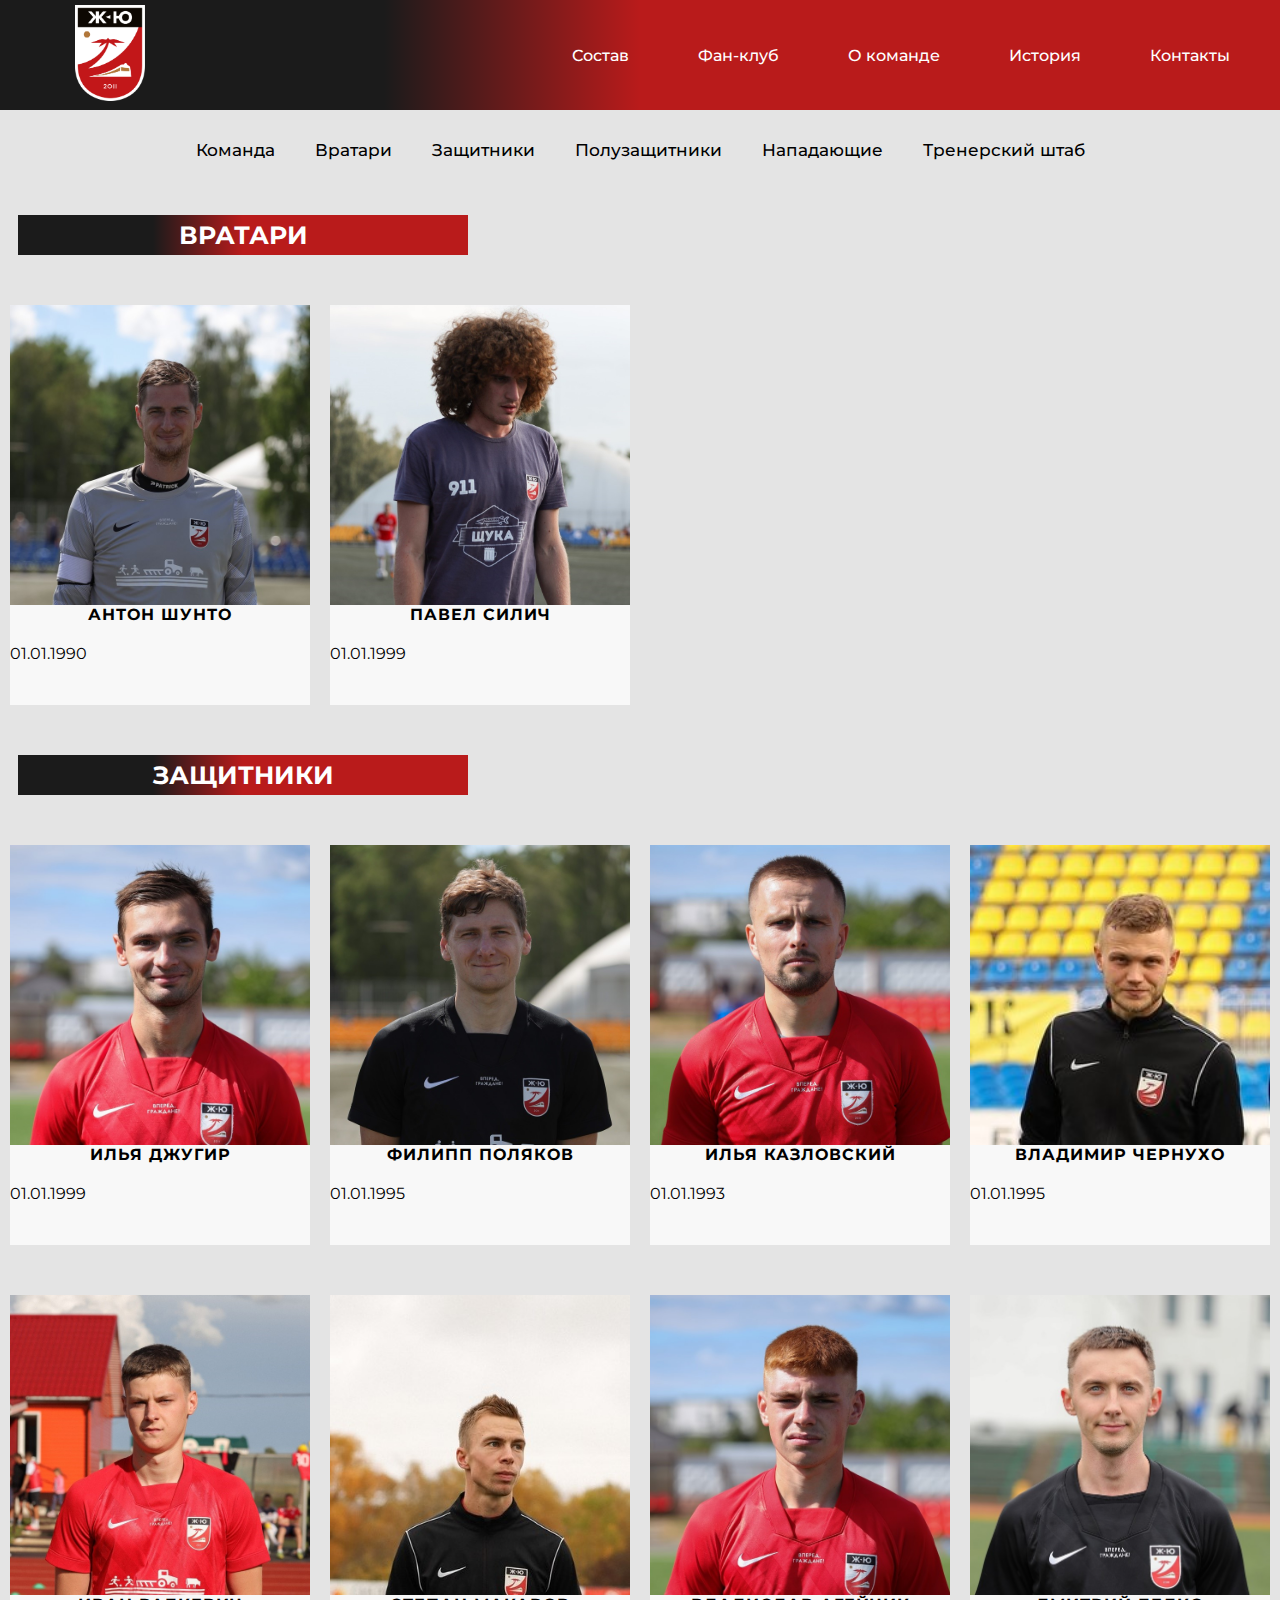
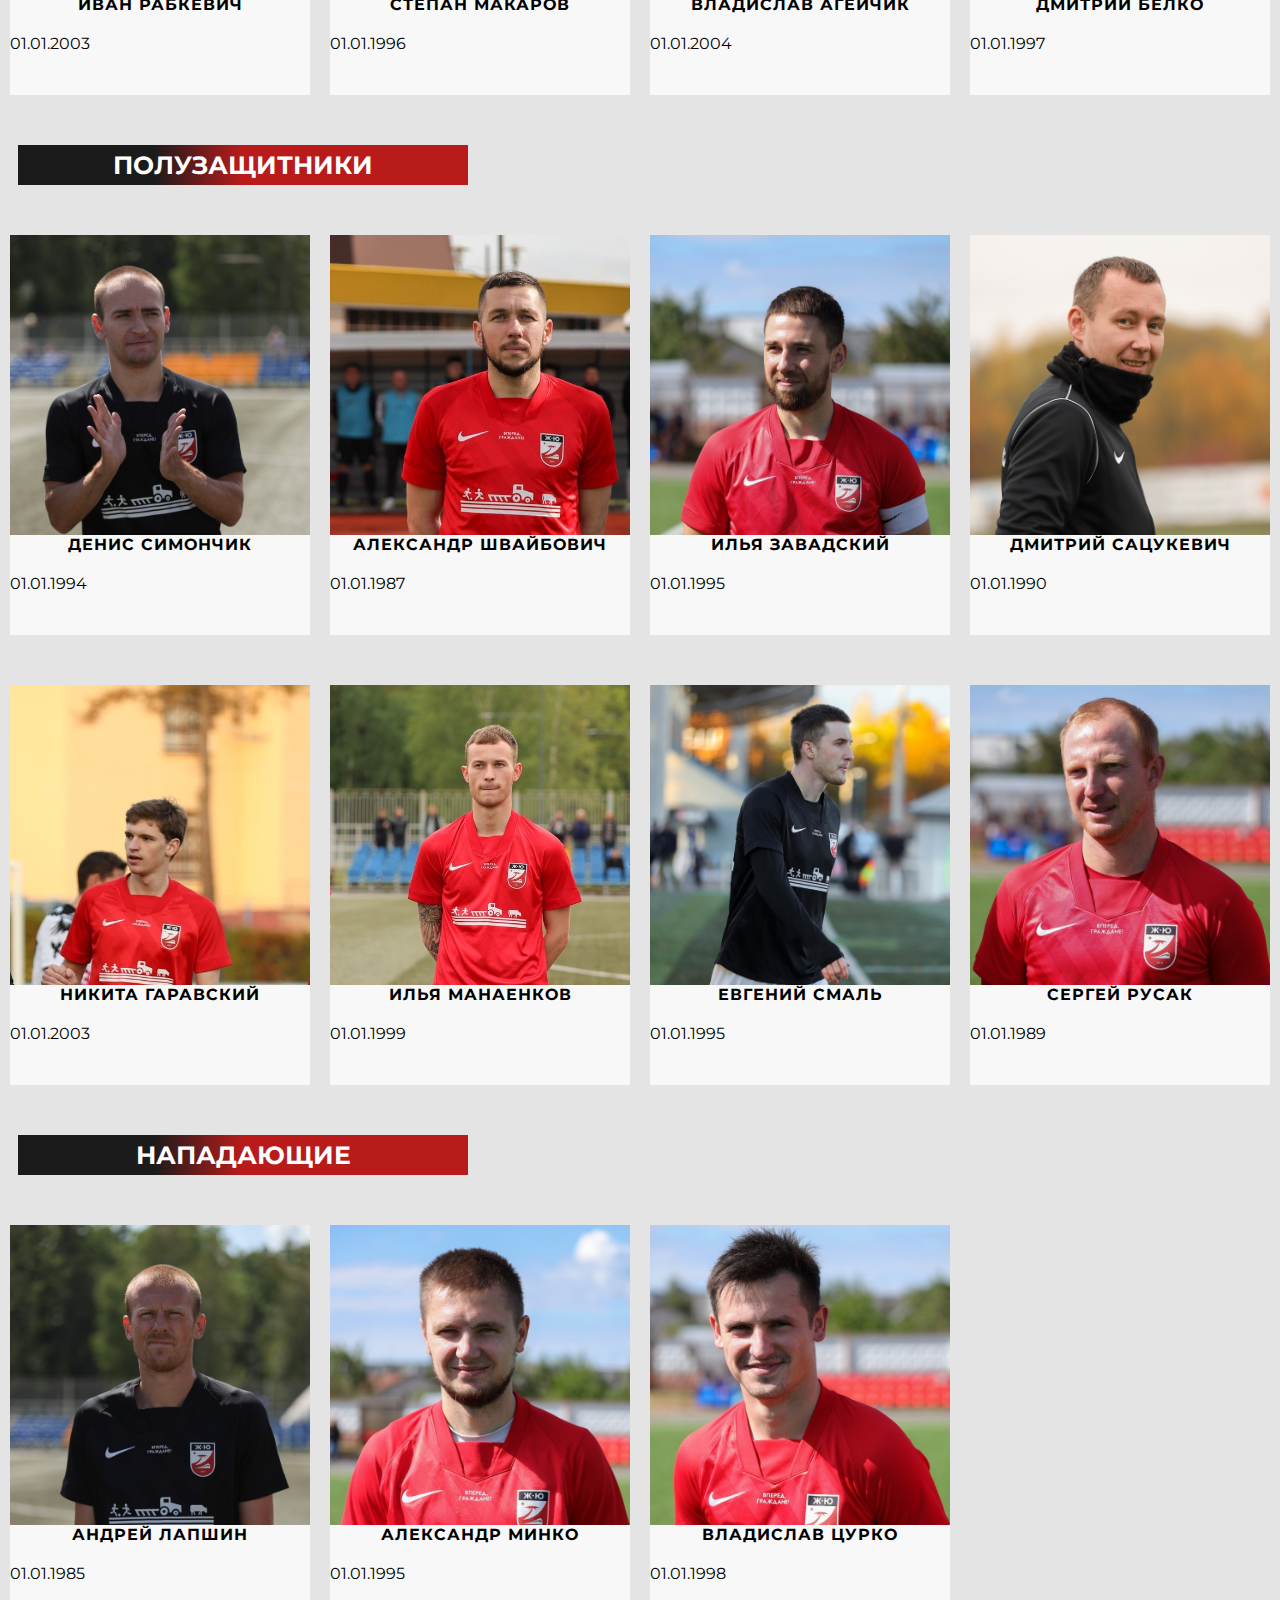
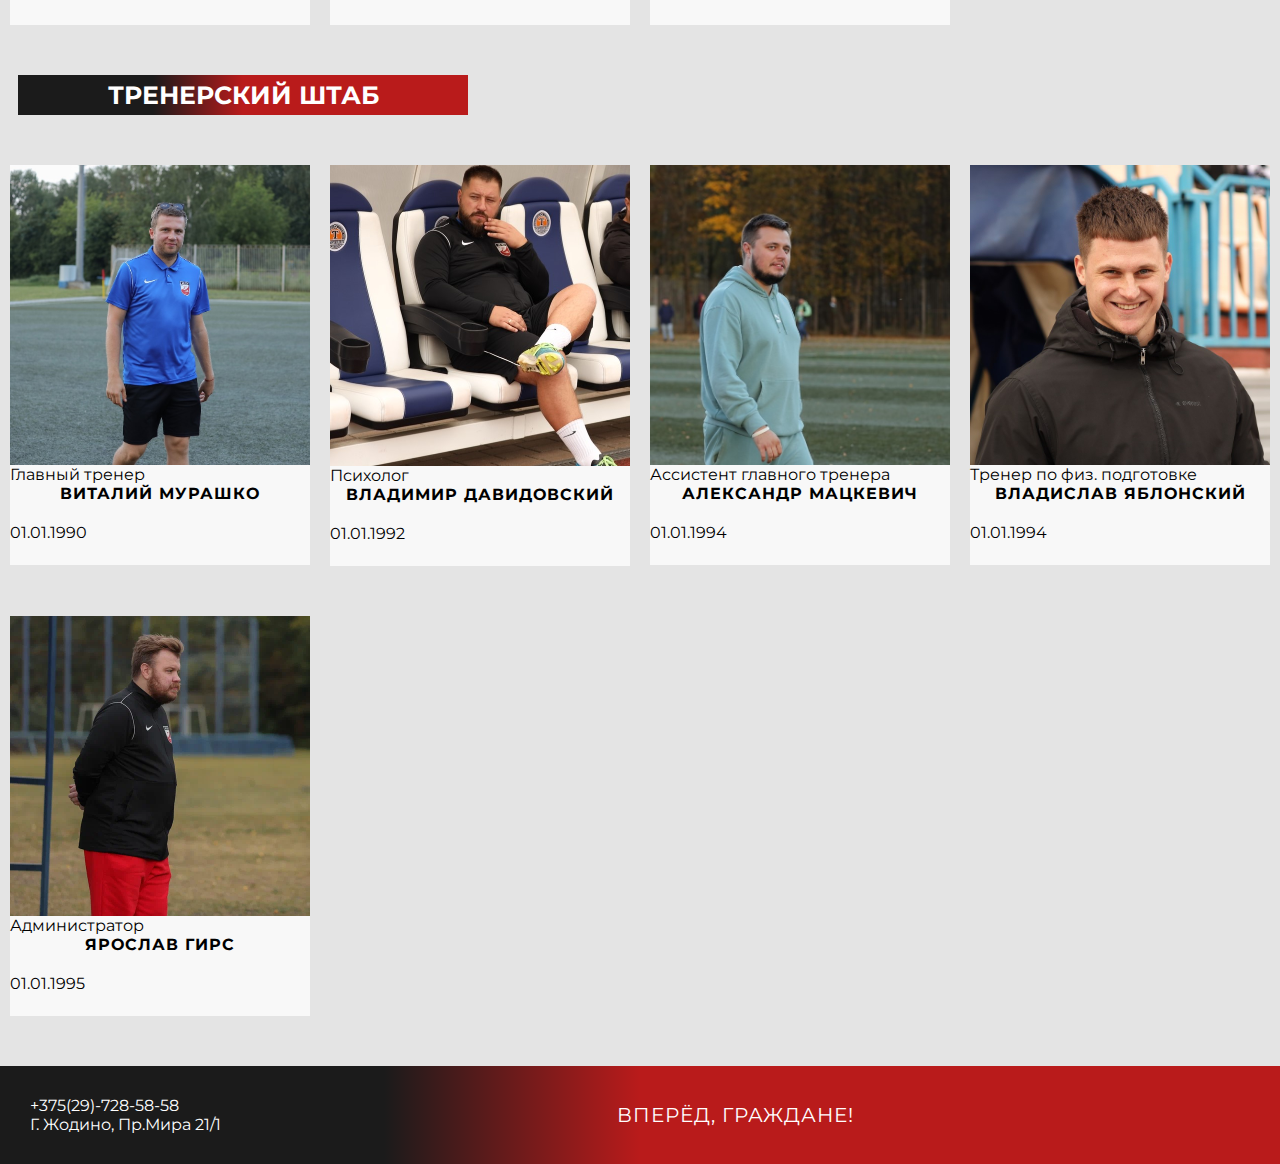
==== compound.html @ a1f35a7b "adaptive compound" ====
<!DOCTYPE html>
<html lang="en">
<head>
    <meta charset="UTF-8">
    <meta http-equiv="X-UA-Compatible" content="IE=edge">
    <meta name="viewport" content="width=device-width, initial-scale=1.0">
    <title>Состав</title>

    <link rel="shortcut icon" href="/favicon/favicon.ico"/>
    <link rel="icon" type="image/vnd.microsoft.icon" href="favicon/favicon.ico">
    <link rel="icon" type="image/x-icon" href="favicon/favicon.ico">
    <link rel="icon" href="favicon/favicon.ico"/> 
    
    <link rel="stylesheet" href="css/compound.css">
    <link rel="stylesheet" href="css/style.css">
    <link rel="preconnect" href="https://fonts.googleapis.com">
    <link rel="preconnect" href="https://fonts.gstatic.com" crossorigin>
    <link href="https://fonts.googleapis.com/css2?family=Montserrat:wght@100;300;400;500&display=swap" rel="stylesheet">
    <link rel="stylesheet" href="https://cdnjs.cloudflare.com/ajax/libs/font-awesome/6.2.0/css/all.min.css" integrity="sha512-xh6O/CkQoPOWDdYTDqeRdPCVd1SpvCA9XXcUnZS2FmJNp1coAFzvtCN9BmamE+4aHK8yyUHUSCcJHgXloTyT2A==" crossorigin="anonymous" referrerpolicy="no-referrer"/>
</head>
<body>
<header class="header">
    <div class="menu__flex">
        <div class="menu__flex_item">
            <a href="index.html"><img class="logofc__title" src="img/logored.png" alt="logofc"></a>
        </div>
        <div class="header__rigth">
            <ul class="list__menues">
                <a href="compound.html"><li class="title__menu">Состав</li></a>
                <a href="#!"><li class="title__menu">Фан-клуб</li></a>
                <a href="#!"><li class="title__menu">О команде</li></a>
                <a href="#!"><li class="title__menu">История</li></a>
                <a href="#!"><li class="title__menu">Контакты</li></a>
            </ul>
            <!-- <a class="burger">
                <span class="burger__line"></span>
                <span class="burger__line"></span>
                <span class="burger__line"></span>
            </a> -->
        </div>
    </div>
</header>
<section class="all">
    <div class="filter">
        <button class="button btn-flex button_type_all" data-filter="all">Команда</button>
        <button class="button btn-flex button_type_cat" data-filter="cat">Вратари</button>
        <button class="button btn-flex button_type_dog" data-filter="dog">Защитники</button>
        <button class="button btn-flex button_type_bird" data-filter="bird">Полузащитники</button>
        <button class="button btn-flex button_type_tree" data-filter="tree">Нападающие</button>
        <button class="button btn-flex button_type_counselor" data-filter="counselor">Тренерский штаб</button>
    </div>
</section>
<main class="content">                                     
    <div class="card cat">
        <div class="position">Вратари</div>
        <div class="name-gk">
            <div class="one-gk">
                <img src="img/shunto-1.jpg" class="img-card" alt="shunto">
                <div class="card__description">
                    <h4>Антон Шунто</h4>
                    <p>01.01.1990</p>
                </div>
            </div>
            <div class="two-gk">
                <img src="img/Silich.jpg" class="img-card" alt="Silich">
                <div class="card__description">
                    <h4>Павел Силич</h4>
                    <p>01.01.1999</p>
                </div>
            </div>
        </div>
    </div>    
    <div class="card dog">
        <div class="position">Защитники</div>
        <div class="name-df">
            <div class="one-df">
                <img src="img/Djugir.jpg" class="img-card" alt="Djugir">
                <div class="card__description">
                    <h4>Илья Джугир</h4>
                    <p>01.01.1999</p>
                </div>
            </div>
            <div class="two-df">
                <img src="img/Ded.jpg" class="img-card" alt="Ded">
                <div class="card__description">
                    <h4>Филипп Поляков</h4>
                    <p>01.01.1995</p>
                </div>
            </div>
            <div class="three-df">
                <img src="img/Baton.jpg" class="img-card" alt="Baton">
                <div class="card__description">
                    <h4>Илья Казловский</h4>
                    <p>01.01.1993</p>
                </div>
            </div>
            <div class="four-df">
                <img src="img/vova1.jpg" class="img-card" alt="vova">
                <div class="card__description">
                    <h4>Владимир Чернухо</h4>
                    <p>01.01.1995</p>
                </div>
            </div>
            <div class="five-df">
                <img src="img/Rabkevich.jpg" class="img-card" alt="Rabkevich">
                <div class="card__description">
                    <h4>Иван Рабкевич</h4>
                    <p>01.01.2003</p>
                </div>
            </div>
            <div class="six-df">
                <img src="img/makarov.jpg" class="img-card" alt="makarov">
                <div class="card__description">
                    <h4>Степан Макаров</h4>
                    <p>01.01.1996</p>
                </div>
            </div>
            <div class="seven-df">
                <img src="img/Ageichik.jpg" class="img-card" alt="Ageichik">
                <div class="card__description">
                    <h4>Владислав Агейчик</h4>
                    <p>01.01.2004</p>
                </div>
            </div>
            <div class="eight-df">
                <img src="img/Belko.jpg" class="img-card" alt="Belko">
                <div class="card__description">
                    <h4>Дмитрий Белко</h4>
                    <p>01.01.1997</p>
                </div>   
            </div>
        </div>
    </div>
    <div class="card bird">
        <div class="position">Полузащитники</div>
        <div class="name-cmd">
            <div class="one-cmd">
                <img src="img/Den.jpg" class="img-card" alt="Den">
                <div class="card__description">
                    <h4>Денис Симончик</h4>
                    <p>01.01.1994</p>
                </div>
            </div>
            <div class="two-cmd">
                <img src="img/shvaiba.jpg" class="img-card" alt="shvaiba">
                <div class="card__description">
                    <h4>Александр Швайбович</h4>
                    <p>01.01.1987</p>
                </div>
            </div>
            <div class="three-cmd">
                <img src="img/Lelik.jpg" class="img-card" alt="Lelik">
                <div class="card__description">
                    <h4>Илья Завадский</h4>
                    <p>01.01.1995</p>
                </div>
            </div>
            <div class="four-cmd">
                <img src="img/SacDima.jpg" class="img-card" alt="Bobr">
                <div class="card__description">
                    <h4>Дмитрий Сацукевич</h4>
                    <p>01.01.1990</p>
                </div>
            </div>
            <div class="five-cmd">
                <img src="img/Nikita.jpg" class="img-card" alt="Nikita">
                <div class="card__description">
                    <h4>Никита Гаравский</h4>
                    <p>01.01.2003</p>
                </div>
            </div>
            <div class="six-cmd">
                <img src="img/Manai.jpg" class="img-card" alt="Manai">
                <div class="card__description">
                    <h4>Илья Манаенков</h4>
                    <p>01.01.1999</p>
                </div>
            </div>
            <div class="seven-cmd">
                <img src="img/smal.jpg" class="img-card" alt="smal">
                <div class="card__description">
                    <h4>Евгений Смаль</h4>
                    <p>01.01.1995</p>
                </div>
            </div>
            <div class="eight-cmd">
                <img src="img/Rusak.jpg" class="img-card" alt="Rusak">
                <div class="card__description">
                    <h4>Сергей Русак</h4>
                    <p>01.01.1989</p>
                </div>
            </div>
        </div>
    </div>  
    <div class="card tree">
        <div class="position">Нападающие</div>
        <div class="name-fd">
            <div class="one-fd">
                <img src="img/lapa.jpg" class="img-card" alt="lapa">
                <div class="card__description">
                    <h4>Андрей Лапшин</h4>
                    <p>01.01.1985</p>
                </div>              
            </div>
            <div class="two-fd">
                <img src="img/Minko.jpg" class="img-card" alt="Minko">
                <div class="card__description">
                    <h4>Александр Минко</h4>
                    <p>01.01.1995</p>
                </div>               
            </div>
            <div class="three-fd">
                <img src="img/Limon.jpg" class="img-card" alt="Limon">
                <div class="card__description">
                    <h4>Владислав Цурко</h4>
                    <p>01.01.1998</p>
                </div>
            </div>
        </div>
    </div>
    <div class="card counselor">
        <div class="position">Тренерский штаб</div>
        <div class="name-coach">
            <div class="one-coach">
                <img src="img/murashko-1.jpg" class="img-card" alt="murashko-1">
                <div class="card__description">
                    <p>Главный тренер</p>
                    <h4>Виталий Мурашко</h4>
                    <p>01.01.1990</p>
                </div>              
            </div>
            
            <div class="two-coach">
                <img src="img/Kasha.jpg" class="img-card" alt="Kasha">
                <div class="card__description">
                    <p>Психолог</p>
                    <h4>Владимир Давидовский</h4>
                    <p>01.01.1992</p>
                </div>               
            </div>
            <div class="three-coach">
                <img src="img/Mackevich.jpg" class="img-card" alt="neymar">
                <div class="card__description">
                    <p>Ассистент главного тренера</p>
                    <h4>Александр Мацкевич</h4>
                    <p>01.01.1994</p>
                </div>              
            </div>
            <div class="four-coach">
                <img src="img/Yablonski.jpg" class="img-card" alt="Giggs">
                <div class="card__description">
                    <p>Тренер по физ. подготовке</p>
                    <h4>Владислав Яблонский</h4>
                    <p>01.01.1994</p>
                </div>              
            </div>
            <div class="five-coach">
                <img src="img/yarik.JPG" class="img-card" alt="yarik">
                <div class="card__description">
                    <p>Администратор</p>
                    <h4>Ярослав Гирс</h4>
                    <p>01.01.1995</p>
                </div>              
            </div>
        </div>
    </div>
</main>
<footer class="footer">
    <div class="tel-item">
        <p class="not__margin">+375(29)-728-58-58</p>
        <p class="not__margin">Г. Жодино, Пр.Мира 21/1</p>
    </div>
    <div class="title-item">
        <p class="text__footer">Вперёд, Граждане!</p>
    </div>
    <div class="icons-item">
        <a href="#!"><i class="fa-brands fa-vk"></i></a>
        <a href="#!"><i class="fa-brands fa-instagram"></i></a>
        <a href="#!"><i class="fa-brands fa-telegram"></i></a>
        <a href="#!"><i class="fa-solid fa-envelope"></i></a>
    </div>
</footer>


    <script src="js/compound.js"></script>
</body>
</html>
---- css/compound.css ----
body{
    background-color: rgb(228, 228, 228);
}

.filter {
    margin-bottom: 25px;
    padding: 20px;
    display: flex;
    justify-content: center;
}
.button {
    font-family: 'Montserrat', sans-serif;
    padding: 10px;
    margin-right: 20px;
    font-size: 16px;
    border: 0;
    font-size: 17px;
    outline: none;
    position: relative;
    font-weight: 500;
    cursor: pointer;
}

.button:last-child {
    margin-right: 0;
}

button:active {
    bottom: -2px;
}

button:hover {
    background-color: rgb(53, 53, 53);
    color: #fff;
}

.name-gk,
.name-df,
.name-cmd,
.name-fd,
.name-coach {
    display: grid;
    grid-template-columns: repeat(4, 1fr);
    justify-items: center;
}

.position {
    font-size: 25px;
    font-weight: bold;
    text-transform: uppercase;
    color: #fff;
    background: linear-gradient(to right, rgb(27, 27, 27) 30%, rgb(185, 27, 27) 50%);
    max-width: 450px;
    text-align: center;
    height: auto;
    margin: 0px 0px 50px 18px;
    padding: 5px;
}
.img-card {
    display: block;
    margin: 0 auto;
    width: 300px;
    height: auto;
}

.card__description {
    max-width: 300px;
    min-height: 100px;
    background-color: rgb(248, 248, 248);
    margin-bottom: 50px;
}

@media screen and (max-width: 1200px) {
    .button {
        padding: 10px;
        margin-right: 10px;
    }
    .name-gk,
    .name-df,
    .name-cmd,
    .name-fd,
    .name-coach {
    display: grid;
    grid-template-columns: repeat(3, 1fr);
    justify-items: center;
    }
    .position {
        font-size: 22px;
        max-width: 380px;
        margin: 0px 0px 30px 18px;
    }
    .card__description {
        margin-bottom: 30px;
    }
}

@media screen and (max-width: 992px) {
    .button {
        padding: 10px;
        margin-right: 10px;
    }
    .name-gk,
    .name-df,
    .name-cmd,
    .name-fd,
    .name-coach {
    display: grid;
    grid-template-columns: repeat(2, 1fr);
    justify-items: center;
    }
    .position {
        font-size: 22px;
        max-width: 380px;
        margin: 0px auto 30px;
    }
    .card__description {
        margin-bottom: 30px;
    }
    .filter {
        margin-bottom: 15px;
        padding: 15px;
        display: flex;
        justify-content: center;
        flex-direction: column;
    }
    .btn-flex {
        max-width: 200px;
        margin: 0 auto;
    }
    .button:last-child {
        margin: 0 auto;
    }

}

@media screen and (max-width: 650px) {
    
    .name-gk,
    .name-df,
    .name-cmd,
    .name-fd,
    .name-coach {
    display: grid;
    grid-template-columns: repeat(1, 1fr);
    justify-items: center;
    }
    .position {
        font-size: 18px;
        max-width: 280px;
        margin: 0px auto 20px;
    }
    .card__description {
        margin-bottom: 20px;
    }
    .btn-flex {
        max-width: 200px;
    }
    .list__menues {
        display: none;
    }
    
}
---- css/style.css ----
*, *::before, *::after {
    box-sizing: border-box;
    margin: 0;
    padding: 0;
}

html { 
    overflow-x: scroll !important; 
}

body {
    font-family: 'Montserrat', sans-serif;
    user-select: none;
}

.container {
    width: 100%;
    height: auto;
}

.container-center {
    width: 1200px;
    margin: 0 auto;
}

.bg__img {
    background: url('../img/V7xo003sr2I.jpg');
    width: 100%;
    height: auto;
    background-repeat: no-repeat;
    background-size: 100%;
}


.window__news {
    padding: 30px;
}

.card__news-flex {
    display: flex;
    justify-content: center;
    align-items: flex-end;
    gap: 5em;
}

.card__news-item1 {
    width: 700px;
    min-height: 400px;
    background: rgba(0, 0, 0, 0.6);
    text-align: center;
    color: white;
}


.card__news-item2 {
    width: 400px;
    min-height: 250px;
    background: rgba(0, 0, 0, 0.6);
    text-align: center;
    color: white;
}

.date__match {
    font-size: 25px;
    letter-spacing: 3px;
    margin-bottom: 5px;
}

.place__match {
    font-size: 20px;
    margin-bottom: 5px;
}

.time__match {
    margin-bottom: 5px;
    letter-spacing: 2px;
    font-size: 25px;
}

/* .time__match::after {
    content: "\f2ee";
} */

.vs__match {
    font-size: 40px;
    letter-spacing: 3px;
}

.name__team {
    font-size: 22px;
    margin-bottom: 5px;
}

.border__team-name {
    max-width: 250px;
    background-color: #fff;
    height: 3px;
    margin-bottom: 15px;
}

.detailed__match {
    width: 100px;
    height: 30px;
    text-transform: uppercase;
    letter-spacing: 1px;
    line-height: 30px;
    cursor: pointer;
    margin: 0 auto;
}

.last__detailed-match {
    color: #fff;
    font-family: 'Montserrat', sans-serif;
    font-size: 16px;
    height: 30px;
    text-transform: uppercase;
    letter-spacing: 1px;
    cursor: pointer;
    margin: 0 auto;
}

.detailed__match:hover,
.last__detailed-match:hover {
    opacity: 0.8;
    color: rgb(196, 0, 0);
    font-size: 18px;
    font-weight: 600;
}

.check {
    font-size: 45px;
    font-weight: 600;
}

.header {
    min-height: 80px;
    font-weight: 500;
    text-align: center;
    background: linear-gradient(to right, rgb(27, 27, 27) 30%, rgb(185, 27, 27) 50%);
    padding: 5px;
}

.logofc {
    width: 70px;
    cursor: pointer;
}
.logofc__title {
    margin-left: 70px;
    width: 70px;
}

.menu__flex {
    display: flex;
    justify-content: space-between;
    align-items: center;
    /* display: grid;
    grid-template-columns: repeat(6, 1fr);
    align-items: center;
    gap: 5em; */
}

ul.list__menues li {
    display: none;
    display: inline;
}

ul.list__menues li:last-child {
    margin-right: 0;
    padding: 10px 20px;
    margin-right: 25px;
}


ul.list__menues li:last-child:hover {
    background-color: rgba(255, 255, 255, 0.3);
    transition: background 0.3s;
    cursor: pointer;
}


a {
    text-decoration: none;
    color: #fff;
}

a:hover {
    color: #fff;
}

.text-p:hover {
    background-color: rgba(255, 254, 254, 0.966);
    color: black;
}

.text__news {
    color: #fff;
    background: linear-gradient(to right, rgb(27, 27, 27) 30%, rgb(185, 27, 27) 50%);
    max-width: 300px;
    height: auto;
    text-transform: uppercase;
    font-weight: 500;
    padding: 7px;
    margin: 9px;
}


.text__news-three {
    color: #fff;
    background: linear-gradient(to right, rgb(27, 27, 27) 30%, rgb(185, 27, 27) 50%);
    max-width: 300px;
    height: auto;
    text-transform: uppercase;
    font-weight: 300;
    padding: 7px;
}

.text__news-last {
    color: #fff;
    background: linear-gradient(to right, rgb(27, 27, 27) 30%, rgb(185, 27, 27) 50%);
    max-width: 300px;
    height: auto;
    text-transform: uppercase;
    font-weight: 500;
    padding: 7px;
    margin: 9px auto;
}
.text-news p {
    margin-top: 10px;
}

.flex__vs {
    display: flex;
    justify-content: center;
    gap: 3em;
    margin-top: 30px;
}

.last__match-flex {
    display: flex;
    justify-content: center;
    align-items: center;
    gap: 2em;
    margin: 30px 0px 10px 0px;
}

.img__last-match {
    width: 70px;
    height: auto;
}

.btn__news {
    height: auto;
    border: none;
    background-color: rgb(224, 59, 59);
    cursor: pointer;
    font-size: 16px;
    color: #fff;
    padding: 7px;
}

.btn__news:hover {
    background-color: rgb(177, 30, 30);
}

.hide {
    display: none;
}

.footer  {
    display: flex;
    justify-content: space-between;
    align-items: center;
    color: white;
    background: linear-gradient(to right, rgb(27, 27, 27) 30%, rgb(185, 27, 27) 50%);
    padding: 30px;
}

i {
    cursor: pointer;
}



.fa-arrow-right-long {
    font-size: 40px;
}

.fa-vk,
.fa-instagram,
.fa-telegram,
.fa-envelope,
.fa-clock {
    font-size: 30px;
}

.fa-vk:hover,
.fa-instagram:hover,
.fa-telegram:hover,
.fa-envelope:hover {
    color: black;
}

.text__footer {
    font-size: 20px;
    text-transform: uppercase;
    letter-spacing: 1px;
}

.square {
    width: 600px;
    height: 500px;
    background: rgba(0, 0, 0, 0.7);
}

button {
    outline: none;
    border: 0;
    padding: 0;
    background: transparent;
}

/*  страница 2 */

.previous__grid {
    display: grid;
    grid-template-columns: repeat(2, 1fr);
    row-gap: 3em;
    align-items: center;
    justify-items: center;
    margin-left: 25px;
    padding-top: 50px;
}

.grid-item-spec {
    grid-column-start: 2;
    grid-column-end: 5;
}


.flex__item-previous1 {
    color: #000;
    font-weight: 500;
    padding: 0px 20px 0px 20px;
    background-color: #eee;
    text-align: justify;
}

.true {
    text-align: center;
    text-transform: uppercase;
    font-weight: 600;
    margin: 15px 15px;
}
.txt-indent {
    text-indent: 20px;
    padding-bottom: 10px;
}

.flex__item-previous2 {
    width: 460px;
    max-height: 460px;
    color: #fff;
}

.img__fluid {
    width: 100%;
    height: auto;
}


.img__return {
    max-width: 100%;
    max-height: 500px;
}

.preview__flex {
    display: flex;
    justify-content: space-around;
    margin-top: 50px;
    padding: 0px 0px 15px 0px;
}

.preview__flex-item {
    flex-direction: row;
}

.grunge-arrow {
    display: block;
    margin: 0 auto;
    width: 70px;
    height: auto;
    cursor: pointer;
    transform: rotate(13deg)
}

.grunge-arrow-left {
    width: 70px;
    height: auto;
    cursor: pointer;
    transform: rotate(195deg)
}

.preview__match {
    font-size: 16px;
    font-weight: 700;
    color: #000;
}

/* Slider 2 */

.offer__slider {
    display: flex;
    align-items: center;
    width: 690px;
}

/* end Slider 2 */


/* modal */

.modal {
    position: fixed;
    top: 0;
    left: 0;
    z-index: 1050;
    display: none;
    width: 100%;
    height: 100%;
    overflow: hidden;
    background-color: rgba(0, 0, 0, .5);
}

.modal__dialog {
    max-width: 400px;
    margin: 130px auto;
}

.modal__content {
    position: relative;
    width: 100%;
    height: auto;
    background-color: #fff;
    overflow-y: auto
}
.modal__window {
    padding: 60px;
    background: #eee;
}

.modal__close {
    font-size: 40px;
    color: #000;
    font-weight: 700;
    border: none;
    background-color: transparent;
    cursor: pointer
}

.modal__flex {
    display: flex;
    justify-content: space-around;
    align-items: center;
    padding: 3px;
}

.btn__modal {
    background-color: black;
    width: 100px;
    height: 100px;
    border-radius: 50%;
    display: flex;
    justify-content: center;
    align-items: center;
    cursor: pointer;
    margin-left: 90px;
    transition: all 0.3s ease;
}

.btn__modal:hover {
    background-color: #d6101a;
}

.text__video {
    font-weight: 500;
    font-size: 25px;
    text-transform: uppercase;
    margin-bottom: 10px;
    text-align: center;
}

.text__video-report {
    display: none;
    font-size: 2.5vw;
    font-weight: 500;
    margin-top: 15px;
}

.text__photo-report {
    display: none;
    font-size: 2.5vw;
    font-weight: 500;
    margin-top: 15px;
}

.itd__triangle {
    margin-right: -4px;
    width: 0;
    height: 0;
    border-style: solid;
    border-width: 10px 0 10px 20px;
    border-color: transparent transparent transparent white;
}

.text__match-review {
    font-size: 20px;
    font-weight: 500;
    padding: 5px;
    color: #000;
    text-transform: uppercase;
}

.modal__border {
    border: 2px solid rgb(199, 27, 27);
}

.video__mast {
    padding: 15px;
}

.modal__title {
    text-align: center;
    font-size: 22px;
    text-transform: uppercase
}
/* end modal */


.photo__card {
    padding: 50px;
    text-align: center;
}

.hidden {
    display: none;
}

.img__arrow-right {
    width: 70px;
    height: auto;
    cursor: pointer;
}
.img__arrow-left {
    transform: rotate(180deg);
    width: 70px;
    height: auto;
    cursor: pointer;
}


.bg__img2 {
    display: grid;
    grid-template-columns: repeat(2, 1fr);
    gap: 1em;
    justify-content: center;
    align-items: center;
    padding-top: 50px;
    margin: 0px 15px;
}

.bg__img-item {
    width: 500px;
    height: auto;
}

.text-item2 {
    width: 600px;
    color: #000;
    font-weight: 500;
    padding: 10px 20px 0px 20px;
    text-align: justify;
    background-color: #eee;
}


/* timer */
h4 {
    text-align: center;
    margin-bottom: 20px;
    text-transform: uppercase;
    letter-spacing: 1px;
}

.timer {
    display: flex;
    justify-content: center;
    align-items: center;
}

.timer__block {
    background-color: rgb(227, 31, 31);
    margin-right: 5px;
    text-align: center;
    color: rgb(255, 255, 255);
    padding: 10px;
}

.timer__block:last-child {
    margin-right: 0;
}

.days,
.hours,
.minutes,
.seconds {
    font-size: 40px;
    color: rgb(255, 255, 255);
}

.timer__match {
    padding: 60px;
}
/* end timer */


/* Media */

@media screen and (max-width: 1200px) {
    .container-center {
        width: 980px;
        margin: 0 auto;
    }
    .previous__grid {
        display: grid;
        grid-template-columns: repeat(2, 1fr);
        row-gap: 3em;
        padding-top: 30px;
        margin-left: 25px;
    }
    .flex__item-previous1 {
        width: 500px;
    }
    .flex__item-previous2 {
        width: 400px;
        max-height: 460px;
        color: #fff;
    }
    .check-game {
        width: 400px;
    }
    .offer__slider {
        width: 500px;
    }
    .modal__window {
        padding: 30px;
    }
    .text__video {
        font-size: 2vw;
    }


    .bg__img-item {
        width: 430px;
    }

    .text-item2 {
        width: 500px;
    }
}

@media screen and (max-width: 1100px) {
    .check {
        font-size: 2vw;
    }
    .card__news-flex {
        gap: 1em;
    }
    .text__news-last {
        max-width: 200px;
    }
}

@media screen and (max-width: 982px) {
    .logofc__title {
        margin-left: 15px;
        width: 50px;
    }
    ul.list__menues li:last-child {
        margin-right: 0;
        padding: 2px 1px;
        margin-right: 9px;
        font-size: 15px;
    }
    .text__news {
        max-width: 200px;
        font-size: 10px;
    }
    .text__news-last {
        max-width: 150px;
        font-size: 10px;
    }
    .place__match {
        font-size: 2vw;
        margin-bottom: 5px;
    }
    .date__match {
        font-size: 2vw;
        letter-spacing: 1px;
        margin-bottom: 5px;
    }
    .time__match {
        margin-bottom: 5px;
        letter-spacing: 1px;
        font-size: 2vw;
    }
    .vs__match {
        font-size: 2vw;
        letter-spacing: 3px;
    }
    .flex__vs {
        gap: 2em;
        margin-top: 10px;
    }
    .name__team {
        font-size: 2vw;
        margin-bottom: 5px;
    }
    .fa-vk,
    .fa-instagram,
    .fa-telegram,
    .fa-envelope,
    .fa-clock {
    font-size: 2vw;
    }
    .border__team-name {
        height: 2px;
        margin-bottom: 10px;
    }
    .logofc {
        width: 50px;
        cursor: pointer;
    }
    .img__last-match {
        width: 50px;
        height: auto;
    }
    .card__news-item1 {
        width: 420px;
        min-height: 225px;
    }
    .card__news-item2 {
        width: 250px;
        min-height: 190px;
    }
    .last__match-flex {
        justify-content: space-evenly;
        gap: 0em;
        margin: 20px 0px 7px 0px;
    }
    .last__detailed-match {
        color: #fff;
        font-family: 'Montserrat', sans-serif;
        font-size: 11px;
    }
    .footer {
        padding: 20px;
    }
    .tel-item {
        font-size: 10px;
    }
    .text__footer {
        font-size: 15px;
    }

    /* slide 1 */
    .container-center {
        width: 700px;
        margin: 0 auto;
    }
    .previous__grid {
        grid-template-columns: repeat(1, 1fr);
        padding-top: 20px;
        margin-left: 0px;
        gap: 1em;
    }
    .flex__item-previous1 {
        width: 700px;
    }
    .flex__item-previous2 {
        width: 700px;
        max-height: 700px;
        height: auto;
    }
    .check-game {
        width: 700px;
    }
    .offer__slider {
        width: 700px;
    }
    .modal__window {
        border-radius: 30px;
        background: #eee;
        padding: 50px;
    }
    .btn__modal {
        margin-left: 0px;
    }
    .text__video {
        display: none;
    }
    .text__video-report {
        display: block;
        text-transform: uppercase;
    }
    .text__photo-report {
        text-transform: uppercase;
        display: block;
    }
    .grunge-arrow-left {
        width: 50px;
    }
    .grunge-arrow {
        width: 50px;
    }

    /* end slide 1 */


    /* slide 2 */
    .bg__img2 {
        grid-template-columns: repeat(1, 1fr);
        padding-top: 20px;
        margin: 0px 0px;
    }
    .text-item2 {
        width: 700px;
    }
    .bg__img-item {
        width: 700px;
    }
    .timer__match {
        padding: 35px;
    }
    /* end slide 2 */
}


/* end Media */
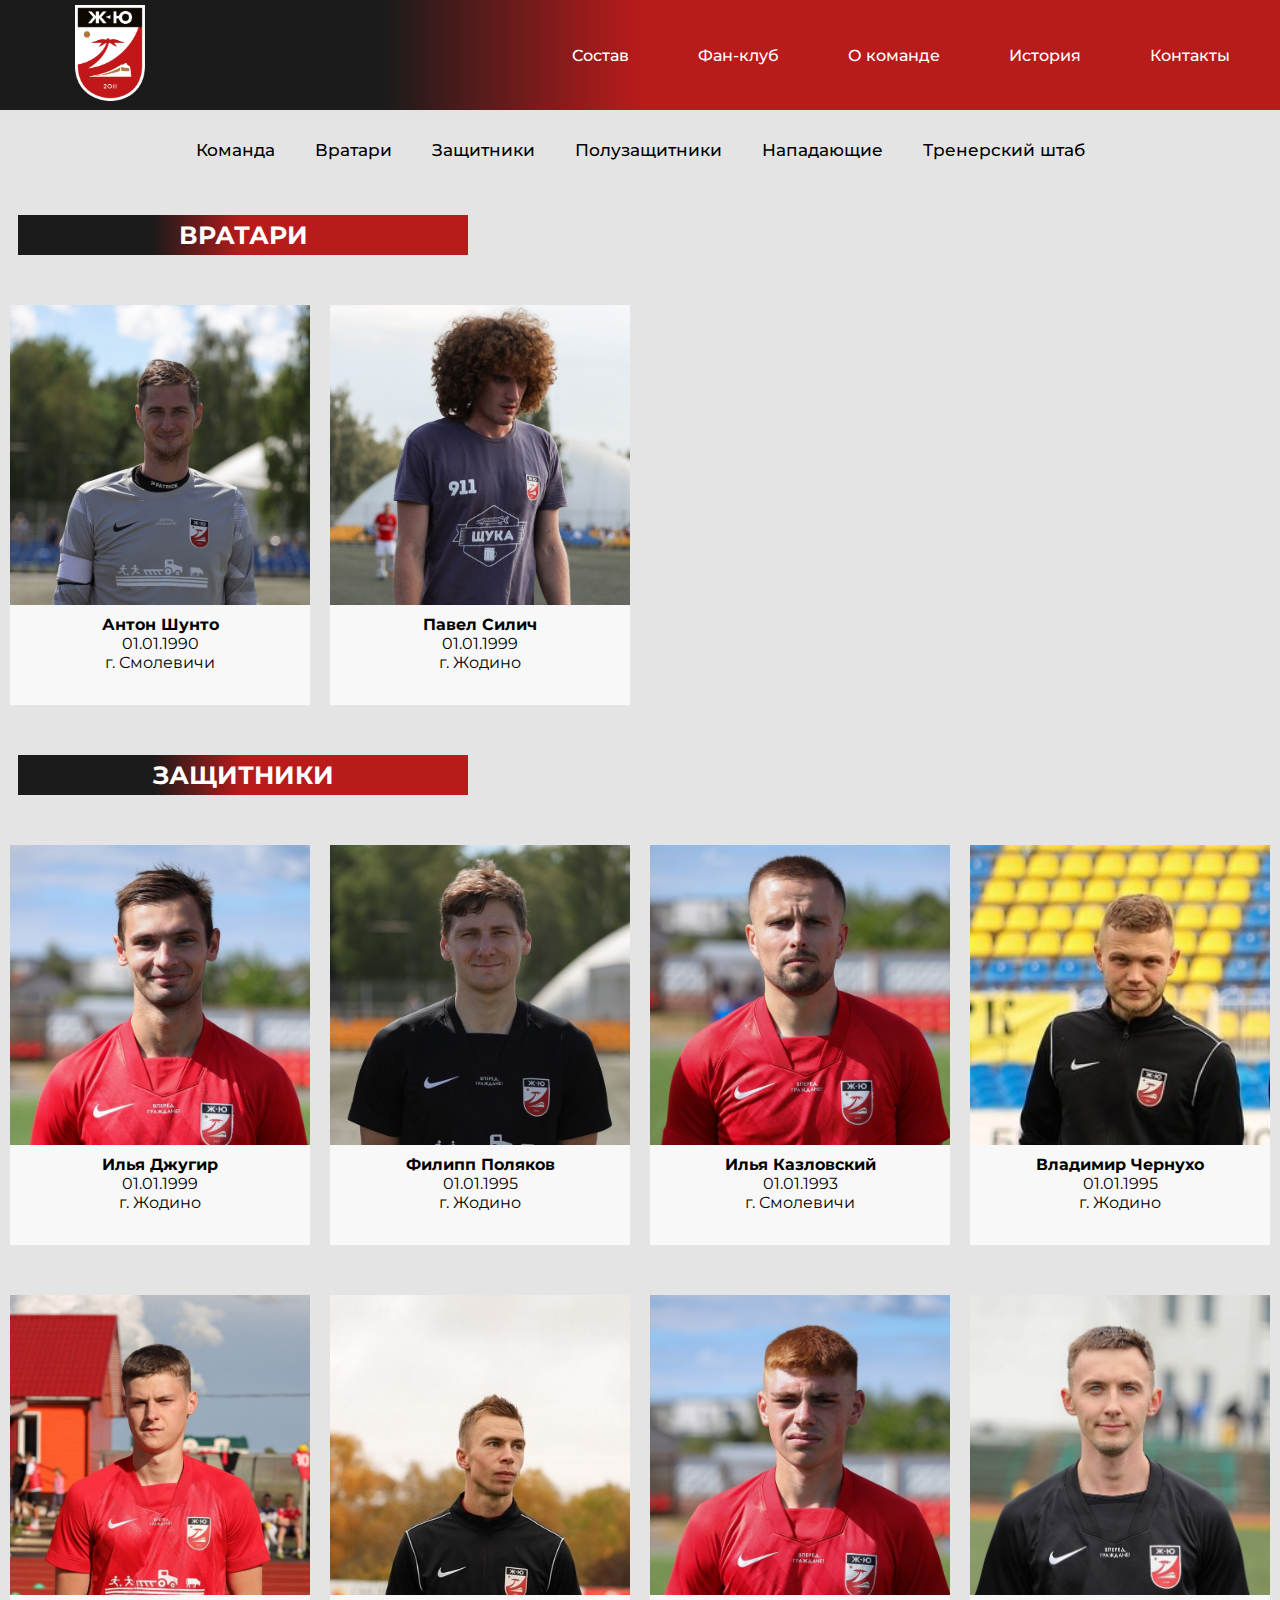
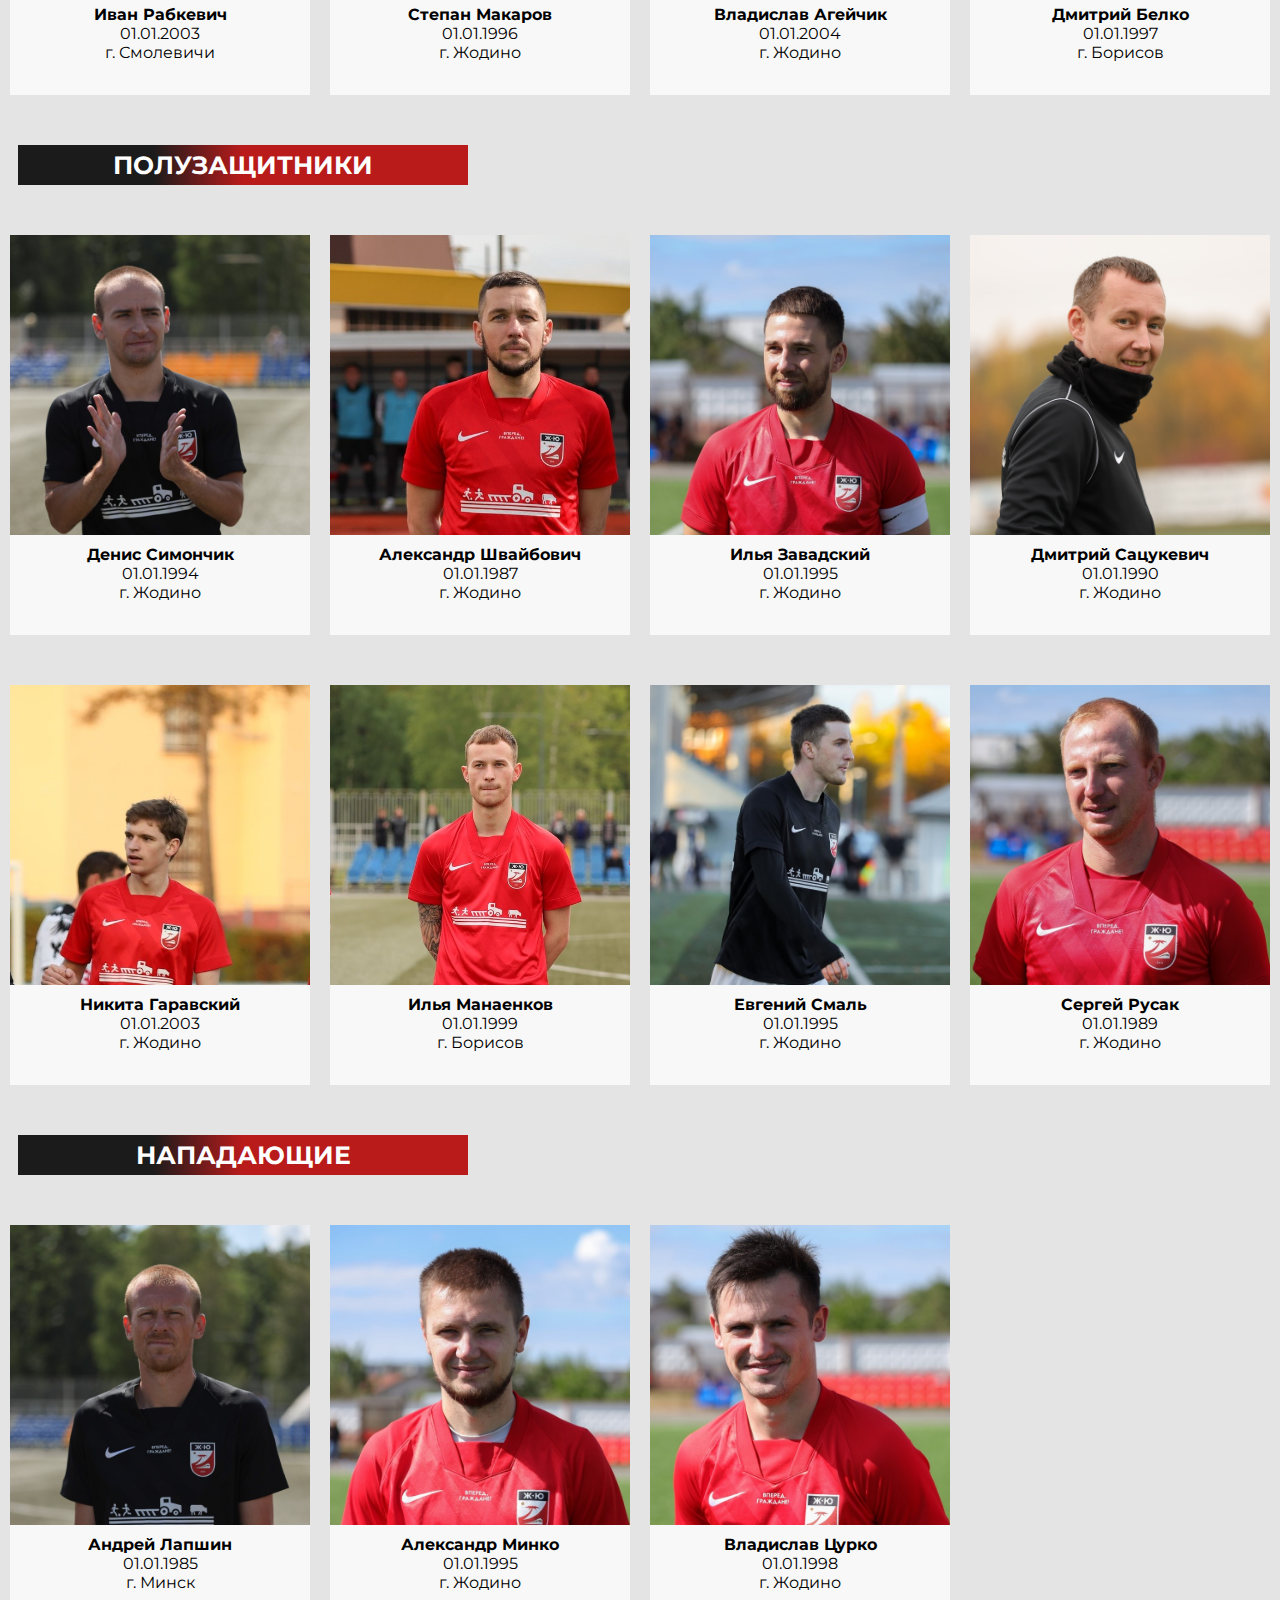
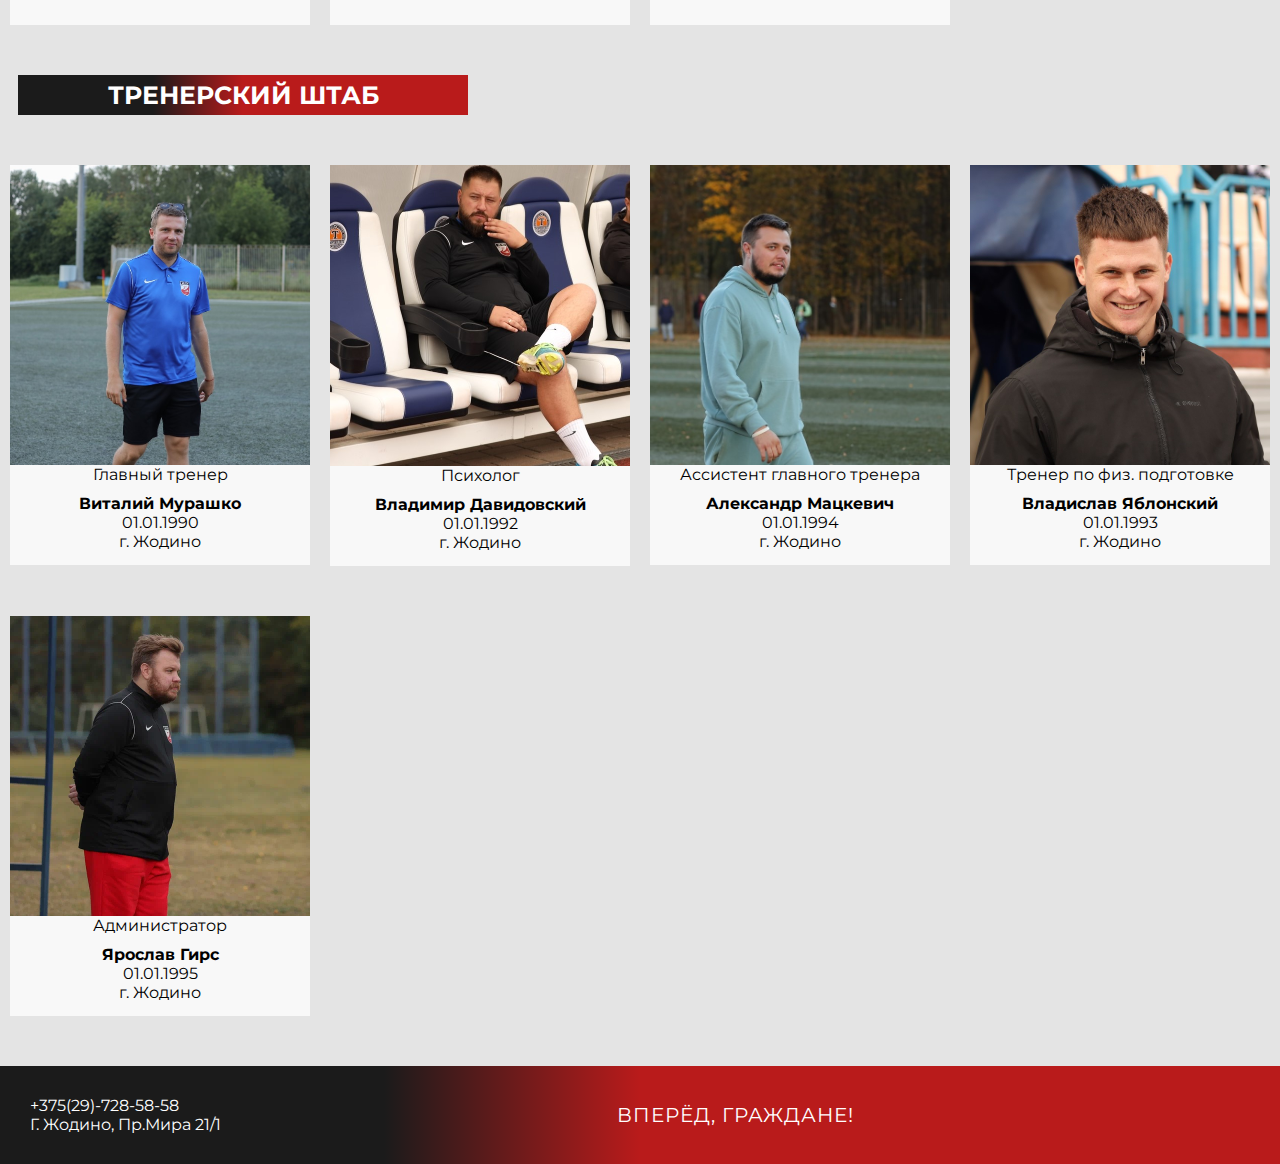
==== commit d900d414: "test1" ====
--- a/compound.html
+++ b/compound.html
@@ -57,15 +57,17 @@
             <div class="one-gk">
                 <img src="img/shunto-1.jpg" class="img-card" alt="shunto">
                 <div class="card__description">
-                    <h4>Антон Шунто</h4>
-                    <p>01.01.1990</p>
+                    <h4 class="player__name">Антон Шунто</h4>
+                    <p class="player__birth">01.01.1990</p>
+                    <p class="player__city">г. Смолевичи</p>
                 </div>
             </div>
             <div class="two-gk">
                 <img src="img/Silich.jpg" class="img-card" alt="Silich">
                 <div class="card__description">
-                    <h4>Павел Силич</h4>
-                    <p>01.01.1999</p>
+                    <h4 class="player__name">Павел Силич</h4>
+                    <p class="player__birth">01.01.1999</p>
+                    <p class="player__city">г. Жодино</p>
                 </div>
             </div>
         </div>
@@ -76,57 +78,65 @@
             <div class="one-df">
                 <img src="img/Djugir.jpg" class="img-card" alt="Djugir">
                 <div class="card__description">
-                    <h4>Илья Джугир</h4>
-                    <p>01.01.1999</p>
+                    <h4 class="player__name">Илья Джугир</h4>
+                    <p class="player__birth">01.01.1999</p>
+                    <p class="player__city">г. Жодино</p>
                 </div>
             </div>
             <div class="two-df">
                 <img src="img/Ded.jpg" class="img-card" alt="Ded">
                 <div class="card__description">
-                    <h4>Филипп Поляков</h4>
-                    <p>01.01.1995</p>
+                    <h4 class="player__name">Филипп Поляков</h4>
+                    <p class="player__birth">01.01.1995</p>
+                    <p class="player__city">г. Жодино</p>
                 </div>
             </div>
             <div class="three-df">
                 <img src="img/Baton.jpg" class="img-card" alt="Baton">
                 <div class="card__description">
-                    <h4>Илья Казловский</h4>
-                    <p>01.01.1993</p>
+                    <h4 class="player__name">Илья Казловский</h4>
+                    <p class="player__birth">01.01.1993</p>
+                    <p class="player__city">г. Смолевичи</p>
                 </div>
             </div>
             <div class="four-df">
                 <img src="img/vova1.jpg" class="img-card" alt="vova">
                 <div class="card__description">
-                    <h4>Владимир Чернухо</h4>
-                    <p>01.01.1995</p>
+                    <h4 class="player__name">Владимир Чернухо</h4>
+                    <p class="player__birth">01.01.1995</p>
+                    <p class="player__city">г. Жодино</p>
                 </div>
             </div>
             <div class="five-df">
                 <img src="img/Rabkevich.jpg" class="img-card" alt="Rabkevich">
                 <div class="card__description">
-                    <h4>Иван Рабкевич</h4>
-                    <p>01.01.2003</p>
+                    <h4 class="player__name">Иван Рабкевич</h4>
+                    <p class="player__birth">01.01.2003</p>
+                    <p class="player__city">г. Смолевичи</p>
                 </div>
             </div>
             <div class="six-df">
                 <img src="img/makarov.jpg" class="img-card" alt="makarov">
                 <div class="card__description">
-                    <h4>Степан Макаров</h4>
-                    <p>01.01.1996</p>
+                    <h4 class="player__name">Степан Макаров</h4>
+                    <p class="player__birth">01.01.1996</p>
+                    <p class="player__city">г. Жодино</p>
                 </div>
             </div>
             <div class="seven-df">
                 <img src="img/Ageichik.jpg" class="img-card" alt="Ageichik">
                 <div class="card__description">
-                    <h4>Владислав Агейчик</h4>
-                    <p>01.01.2004</p>
+                    <h4 class="player__name">Владислав Агейчик</h4>
+                    <p class="player__birth">01.01.2004</p>
+                    <p class="player__city">г. Жодино</p>
                 </div>
             </div>
             <div class="eight-df">
                 <img src="img/Belko.jpg" class="img-card" alt="Belko">
                 <div class="card__description">
-                    <h4>Дмитрий Белко</h4>
-                    <p>01.01.1997</p>
+                    <h4 class="player__name">Дмитрий Белко</h4>
+                    <p class="player__birth">01.01.1997</p>
+                    <p class="player__city">г. Борисов</p>
                 </div>   
             </div>
         </div>
@@ -137,57 +147,66 @@
             <div class="one-cmd">
                 <img src="img/Den.jpg" class="img-card" alt="Den">
                 <div class="card__description">
-                    <h4>Денис Симончик</h4>
-                    <p>01.01.1994</p>
+                    <h4 class="player__name">Денис Симончик</h4>
+                    <p class="player__birth">01.01.1994</p>
+                    <p class="player__city">г. Жодино</p>
                 </div>
             </div>
             <div class="two-cmd">
                 <img src="img/shvaiba.jpg" class="img-card" alt="shvaiba">
                 <div class="card__description">
-                    <h4>Александр Швайбович</h4>
-                    <p>01.01.1987</p>
+                    <h4 class="player__name">Александр Швайбович</h4>
+                    <p class="player__birth">01.01.1987</p>
+                    <p class="player__city">г. Жодино</p>
                 </div>
             </div>
             <div class="three-cmd">
                 <img src="img/Lelik.jpg" class="img-card" alt="Lelik">
                 <div class="card__description">
-                    <h4>Илья Завадский</h4>
-                    <p>01.01.1995</p>
+                    <h4 class="player__name">Илья Завадский</h4>
+                    <p class="player__birth">01.01.1995</p>
+                    <p class="player__city">г. Жодино</p>
                 </div>
             </div>
             <div class="four-cmd">
                 <img src="img/SacDima.jpg" class="img-card" alt="Bobr">
                 <div class="card__description">
-                    <h4>Дмитрий Сацукевич</h4>
-                    <p>01.01.1990</p>
+                    <h4 class="player__name">Дмитрий Сацукевич</h4>
+                    <p class="player__birth">01.01.1990</p>
+                    <p class="player__city">г. Жодино</p>
                 </div>
             </div>
             <div class="five-cmd">
                 <img src="img/Nikita.jpg" class="img-card" alt="Nikita">
                 <div class="card__description">
-                    <h4>Никита Гаравский</h4>
-                    <p>01.01.2003</p>
+                    <h4 class="player__name">Никита Гаравский</h4>
+                    <p class="player__birth">01.01.2003</p>
+                    <p class="player__city">г. Жодино</p>
                 </div>
             </div>
             <div class="six-cmd">
                 <img src="img/Manai.jpg" class="img-card" alt="Manai">
                 <div class="card__description">
-                    <h4>Илья Манаенков</h4>
-                    <p>01.01.1999</p>
+                    <h4 class="player__name">Илья Манаенков</h4>
+                    <p class="player__birth">01.01.1999</p>
+                    <p class="player__city">г. Борисов</p>
+                    
                 </div>
             </div>
             <div class="seven-cmd">
                 <img src="img/smal.jpg" class="img-card" alt="smal">
                 <div class="card__description">
-                    <h4>Евгений Смаль</h4>
-                    <p>01.01.1995</p>
+                    <h4 class="player__name">Евгений Смаль</h4>
+                    <p class="player__birth">01.01.1995</p>
+                    <p class="player__city">г. Жодино</p>
                 </div>
             </div>
             <div class="eight-cmd">
                 <img src="img/Rusak.jpg" class="img-card" alt="Rusak">
                 <div class="card__description">
-                    <h4>Сергей Русак</h4>
-                    <p>01.01.1989</p>
+                    <h4 class="player__name">Сергей Русак</h4>
+                    <p class="player__birth">01.01.1989</p>
+                    <p class="player__city">г. Жодино</p>
                 </div>
             </div>
         </div>
@@ -198,22 +217,25 @@
             <div class="one-fd">
                 <img src="img/lapa.jpg" class="img-card" alt="lapa">
                 <div class="card__description">
-                    <h4>Андрей Лапшин</h4>
-                    <p>01.01.1985</p>
+                    <h4 class="player__name">Андрей Лапшин</h4>
+                    <p class="player__birth">01.01.1985</p>
+                    <p class="player__city">г. Минск</p>
                 </div>              
             </div>
             <div class="two-fd">
                 <img src="img/Minko.jpg" class="img-card" alt="Minko">
                 <div class="card__description">
-                    <h4>Александр Минко</h4>
-                    <p>01.01.1995</p>
+                    <h4 class="player__name">Александр Минко</h4>
+                    <p class="player__birth">01.01.1995</p>
+                    <p class="player__city">г. Жодино</p>
                 </div>               
             </div>
             <div class="three-fd">
                 <img src="img/Limon.jpg" class="img-card" alt="Limon">
                 <div class="card__description">
-                    <h4>Владислав Цурко</h4>
-                    <p>01.01.1998</p>
+                    <h4 class="player__name">Владислав Цурко</h4>
+                    <p class="player__birth">01.01.1998</p>
+                    <p class="player__city">г. Жодино</p>
                 </div>
             </div>
         </div>
@@ -224,42 +246,47 @@
             <div class="one-coach">
                 <img src="img/murashko-1.jpg" class="img-card" alt="murashko-1">
                 <div class="card__description">
-                    <p>Главный тренер</p>
-                    <h4>Виталий Мурашко</h4>
-                    <p>01.01.1990</p>
+                    <p class="player__birth">Главный тренер</p>
+                    <h4 class="player__name">Виталий Мурашко</h4>
+                    <p class="player__birth">01.01.1990</p>
+                    <p class="player__city">г. Жодино</p>
                 </div>              
             </div>
             
             <div class="two-coach">
                 <img src="img/Kasha.jpg" class="img-card" alt="Kasha">
                 <div class="card__description">
-                    <p>Психолог</p>
-                    <h4>Владимир Давидовский</h4>
-                    <p>01.01.1992</p>
+                    <p class="player__birth">Психолог</p>
+                    <h4 class="player__name">Владимир Давидовский</h4>
+                    <p class="player__birth">01.01.1992</p>
+                    <p class="player__city">г. Жодино</p>
                 </div>               
             </div>
             <div class="three-coach">
                 <img src="img/Mackevich.jpg" class="img-card" alt="neymar">
                 <div class="card__description">
-                    <p>Ассистент главного тренера</p>
-                    <h4>Александр Мацкевич</h4>
-                    <p>01.01.1994</p>
+                    <p class="player__birth">Ассистент главного тренера</p>
+                    <h4 class="player__name">Александр Мацкевич</h4>
+                    <p class="player__birth">01.01.1994</p>
+                    <p class="player__city">г. Жодино</p>
                 </div>              
             </div>
             <div class="four-coach">
                 <img src="img/Yablonski.jpg" class="img-card" alt="Giggs">
                 <div class="card__description">
-                    <p>Тренер по физ. подготовке</p>
-                    <h4>Владислав Яблонский</h4>
-                    <p>01.01.1994</p>
+                    <p class="player__birth">Тренер по физ. подготовке</p>
+                    <h4 class="player__name">Владислав Яблонский</h4>
+                    <p class="player__birth">01.01.1993</p>
+                    <p class="player__city">г. Жодино</p>
                 </div>              
             </div>
             <div class="five-coach">
                 <img src="img/yarik.JPG" class="img-card" alt="yarik">
                 <div class="card__description">
-                    <p>Администратор</p>
-                    <h4>Ярослав Гирс</h4>
-                    <p>01.01.1995</p>
+                    <p class="player__birth">Администратор</p>
+                    <h4 class="player__name">Ярослав Гирс</h4>
+                    <p class="player__birth">01.01.1995</p>
+                    <p class="player__city">г. Жодино</p>
                 </div>              
             </div>
         </div>
--- a/css/compound.css
+++ b/css/compound.css
@@ -16,6 +16,7 @@
     border: 0;
     font-size: 17px;
     outline: none;
+    color: #000;
     position: relative;
     font-weight: 500;
     cursor: pointer;
@@ -68,6 +69,15 @@
     min-height: 100px;
     background-color: rgb(248, 248, 248);
     margin-bottom: 50px;
+    text-align: center;
+}
+
+.player__birth {
+    text-align: center;
+}
+
+.player__name {
+    padding-top: 10px;
 }
 
 @media screen and (max-width: 1200px) {
--- a/css/style.css
+++ b/css/style.css
@@ -585,12 +585,6 @@
 
 
 /* timer */
-h4 {
-    text-align: center;
-    margin-bottom: 20px;
-    text-transform: uppercase;
-    letter-spacing: 1px;
-}
 
 .timer {
     display: flex;
@@ -667,6 +661,7 @@
     .text-item2 {
         width: 500px;
     }
+
 }
 
 @media screen and (max-width: 1100px) {
@@ -843,7 +838,9 @@
         padding: 35px;
     }
     /* end slide 2 */
-}
+
+}
+
 
 
 /* end Media */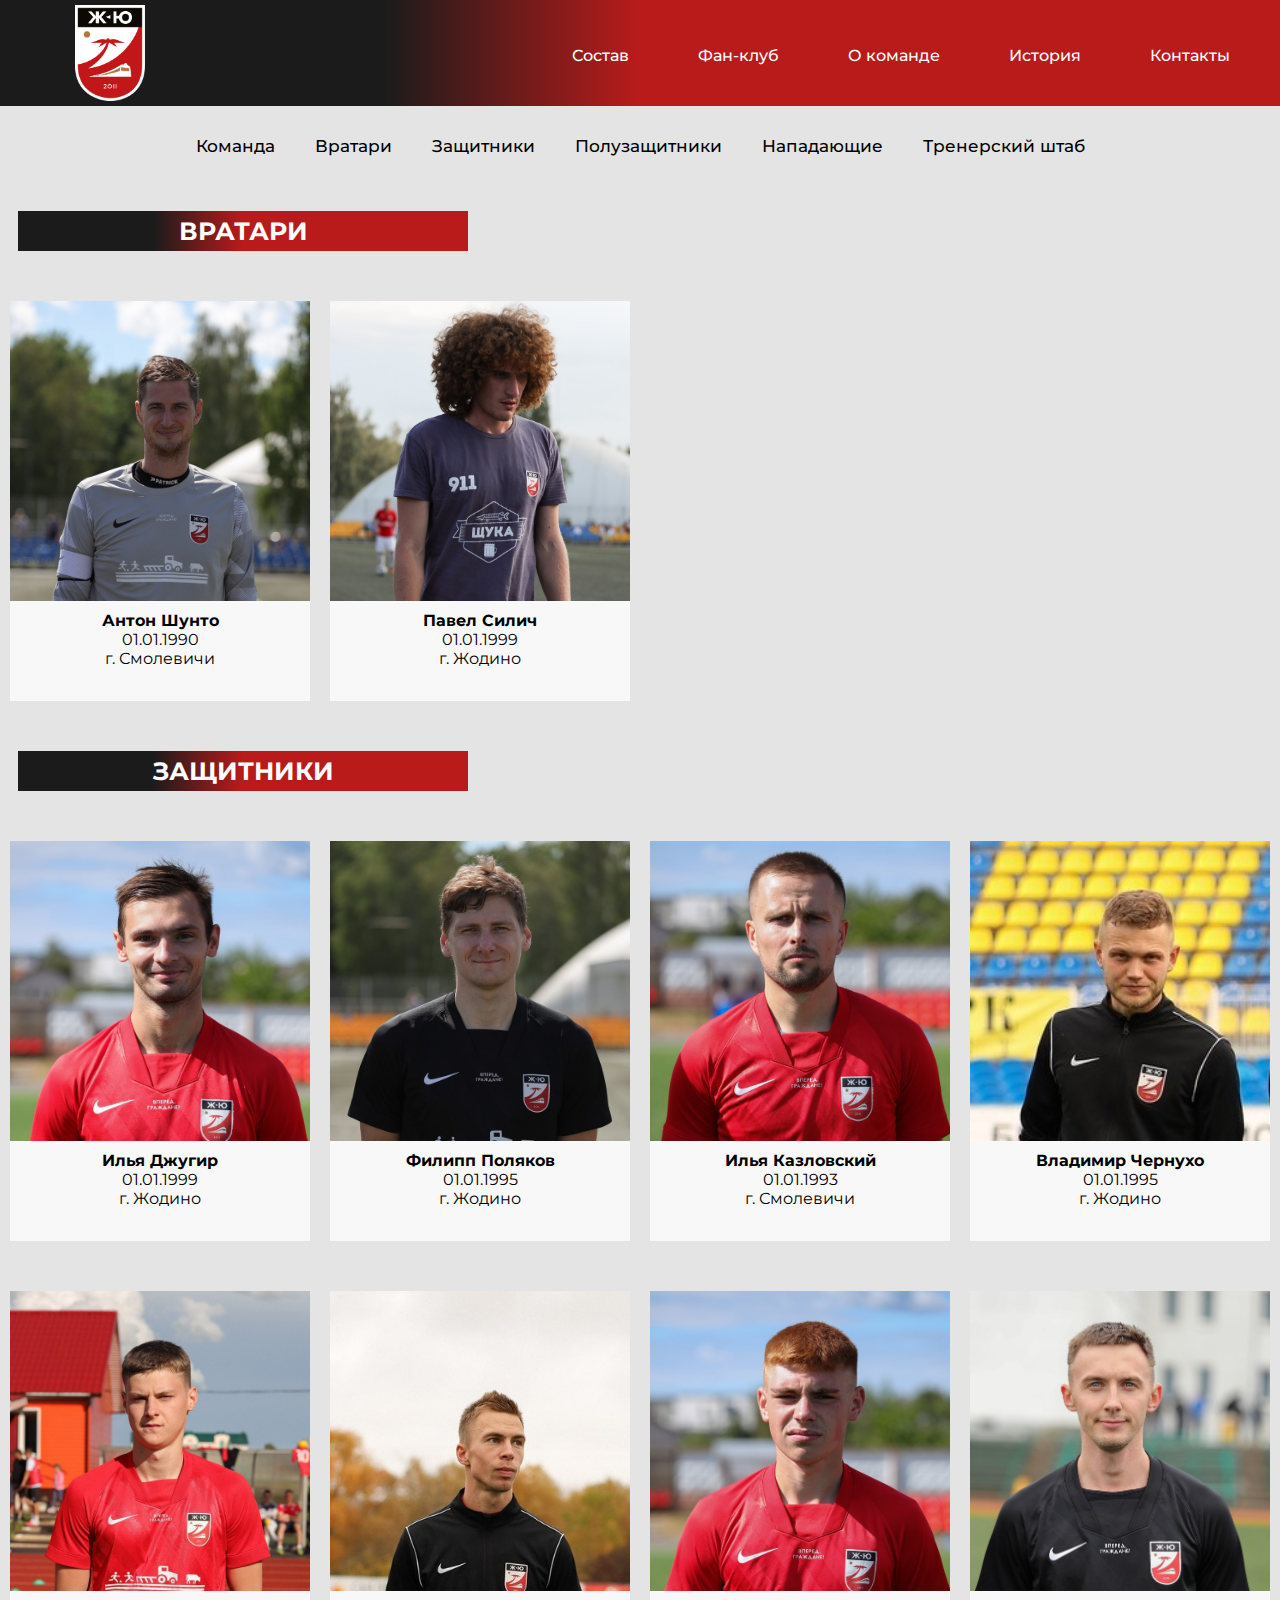
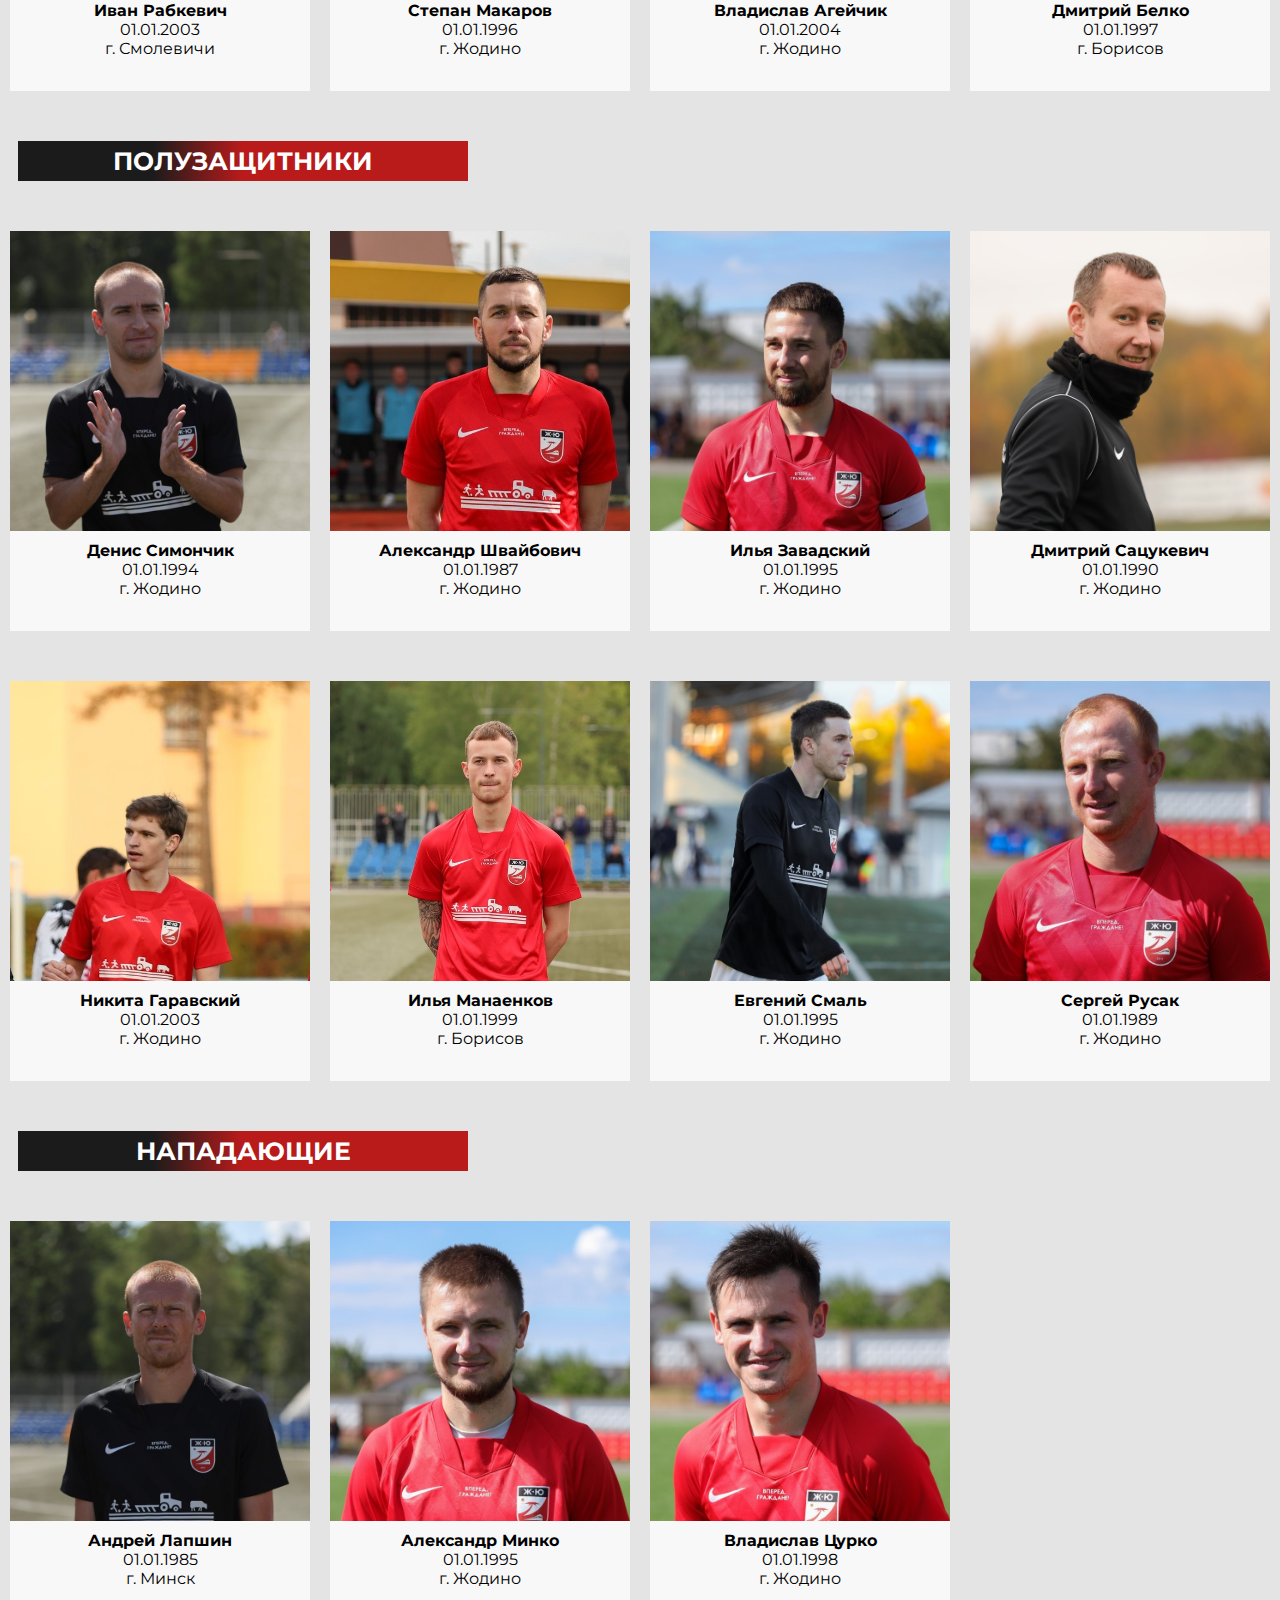
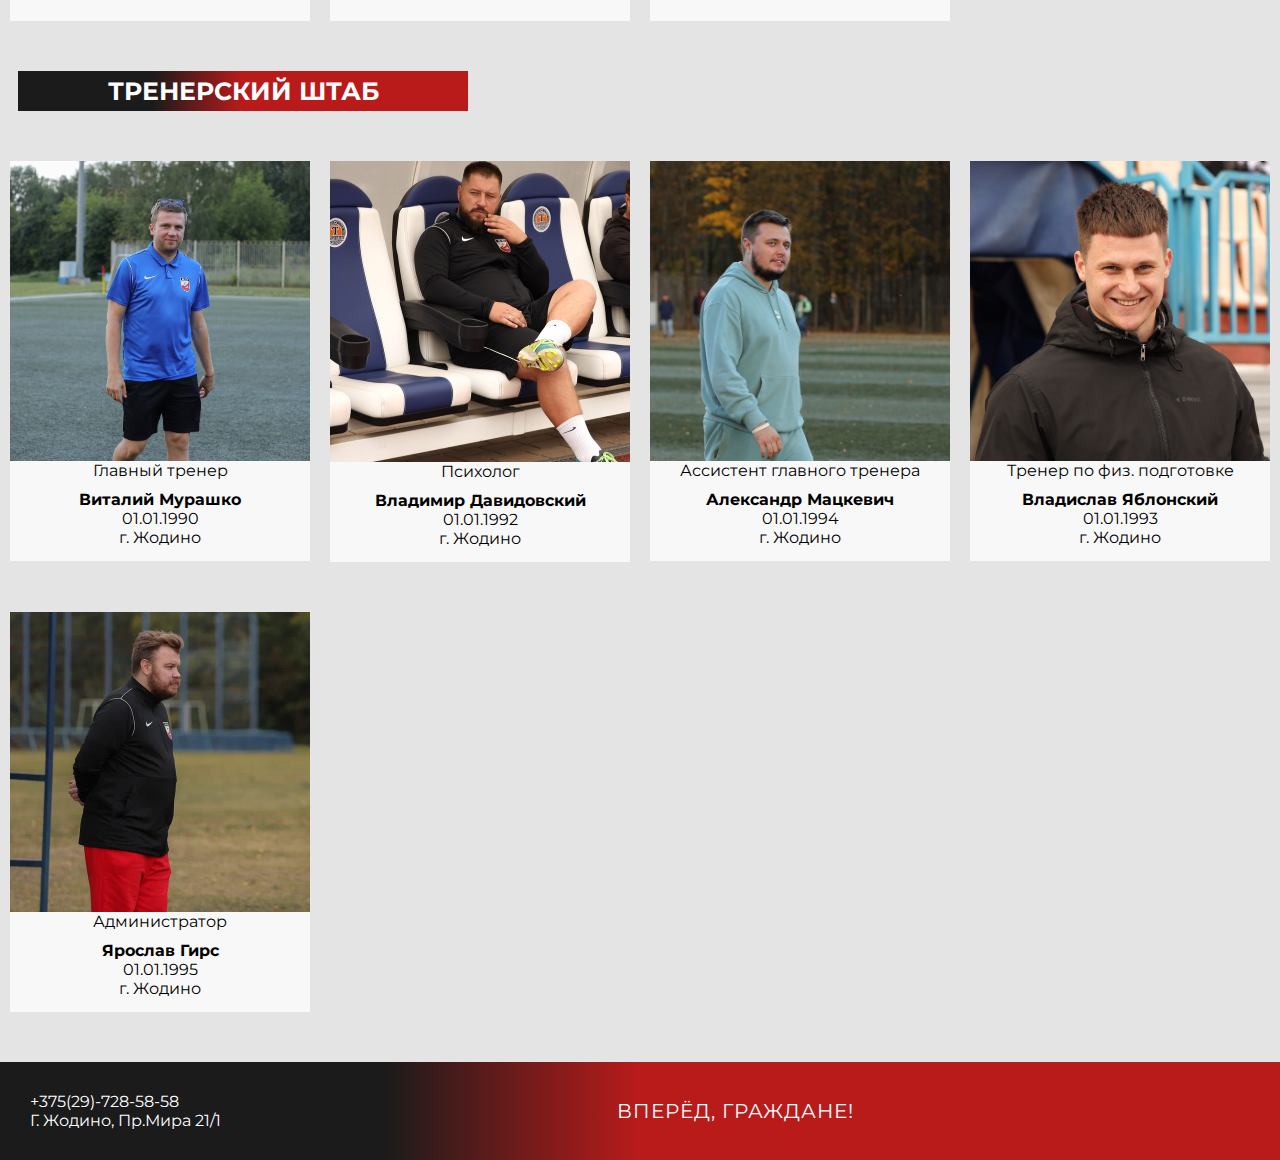
==== commit f59880b2: "burger menu test" ====
--- a/compound.html
+++ b/compound.html
@@ -19,27 +19,46 @@
     <link rel="stylesheet" href="https://cdnjs.cloudflare.com/ajax/libs/font-awesome/6.2.0/css/all.min.css" integrity="sha512-xh6O/CkQoPOWDdYTDqeRdPCVd1SpvCA9XXcUnZS2FmJNp1coAFzvtCN9BmamE+4aHK8yyUHUSCcJHgXloTyT2A==" crossorigin="anonymous" referrerpolicy="no-referrer"/>
 </head>
 <body>
-<header class="header">
-    <div class="menu__flex">
-        <div class="menu__flex_item">
-            <a href="index.html"><img class="logofc__title" src="img/logored.png" alt="logofc"></a>
-        </div>
-        <div class="header__rigth">
-            <ul class="list__menues">
-                <a href="compound.html"><li class="title__menu">Состав</li></a>
-                <a href="#!"><li class="title__menu">Фан-клуб</li></a>
-                <a href="#!"><li class="title__menu">О команде</li></a>
-                <a href="#!"><li class="title__menu">История</li></a>
-                <a href="#!"><li class="title__menu">Контакты</li></a>
-            </ul>
-            <!-- <a class="burger">
-                <span class="burger__line"></span>
-                <span class="burger__line"></span>
-                <span class="burger__line"></span>
-            </a> -->
-        </div>
-    </div>
-</header>
+
+    <div class="container">
+        <nav class="menu">
+            <img src="img/logoBlack.png" class="logofc__burger-menu" alt="logoBlack">
+            <li><a href="compound.html">Состав</a></li>
+            <li><a href="#!">Фан-клуб</a></li>
+            <li><a href="#!">О команде</a></li>
+            <li><a href="#!">История</a></li>
+            <li><a href="#!">Контакты</a></li>
+            <div class="icons-item-burger">
+                <a href="#!"><i class="fa-brands fa-vk"></i></a>
+                <a href="#!"><i class="fa-brands fa-instagram"></i></a>
+                <a href="#!"><i class="fa-brands fa-telegram"></i></a>
+                <a href="#!"><i class="fa-solid fa-envelope"></i></a>
+            </div>
+            <p class="text__burger-menu">Всем нам очень нужное!<i class="fa-sharp fa-solid fa-heart"></i></p>
+        </nav>
+        <div class="header">
+            <div class="menu__flex">
+                <div class="menu__flex_item">
+                    <a href="index.html"><img class="logofc__title" src="img/logored.png" alt="logofc"></a>
+                </div>
+                <div class="header__rigth">
+                    <ul class="list__menues">
+                        <a href="compound.html"><li class="title__menu">Состав</li></a>
+                        <a href="#!"><li class="title__menu">Фан-клуб</li></a>
+                        <a href="#!"><li class="title__menu">О команде</li></a>
+                        <a href="#!"><li class="title__menu">История</li></a>
+                        <a href="#!"><li class="title__menu">Контакты</li></a>
+                    </ul>
+                </div>
+                <div class="burger">
+                    <span class="burger__line"></span>
+                    <span class="burger__line"></span>
+                    <span class="burger__line"></span>
+                </div>
+            </div>
+        </div>
+    </div>
+
 <section class="all">
     <div class="filter">
         <button class="button btn-flex button_type_all" data-filter="all">Команда</button>
@@ -310,5 +329,6 @@
 
 
     <script src="js/compound.js"></script>
+    <script src="js/burger.js"></script>
 </body>
 </html>--- a/css/compound.css
+++ b/css/compound.css
@@ -17,7 +17,6 @@
     font-size: 17px;
     outline: none;
     color: #000;
-    position: relative;
     font-weight: 500;
     cursor: pointer;
 }
@@ -79,6 +78,7 @@
 .player__name {
     padding-top: 10px;
 }
+
 
 @media screen and (max-width: 1200px) {
     .button {
--- a/css/style.css
+++ b/css/style.css
@@ -138,7 +138,7 @@
     font-weight: 500;
     text-align: center;
     background: linear-gradient(to right, rgb(27, 27, 27) 30%, rgb(185, 27, 27) 50%);
-    padding: 5px;
+    padding: 5px 5px 1px 5px;
 }
 
 .logofc {
@@ -617,6 +617,106 @@
 }
 /* end timer */
 
+/* burger */
+.menu {
+    position: fixed;
+    top: 0;
+    right: 0;
+    width: 100%;
+    height: 100%;
+    padding: 15px;
+    background-image: linear-gradient(90deg, #ee3d3d 0%, #e71f1f 35%, #a10a0a 100%);
+    transform: translate(-100%);
+    transition: transform 0.3s;
+}
+
+.menu.active {
+    transform: translateX(0);
+}
+
+.menu li {
+    list-style-type: none;
+    max-width: 100px;
+    color: #fff;
+    font-size: 15px;
+    font-weight: 500;
+    padding: 3px;
+    text-align: center;
+    margin: 10px auto;
+    background-color: rgba(255, 255, 255, 0.3);
+}
+
+.menu li:hover {
+    background-color: rgba(71, 71, 71, 0.3);
+}
+
+.icons-item-burger {
+    display: flex;
+    justify-content: center;
+    gap: 0.2em;
+    margin-top: 20px;
+}
+.logofc__burger-menu {
+    display: block;
+    width: 50px;    
+    height: auto;
+    margin: 0 auto;
+}
+
+.text__burger-menu {
+    font-size: 20px;
+    font-weight: 500;
+    text-align: center;
+    padding: 10px;
+}
+
+.icons-item-burger i {
+    font-size: 25px;
+}
+
+.burger {
+    display: none;
+    width: 30px;    
+    height: 30px;
+    position: relative;
+    z-index: 2;
+    overflow: hidden;
+}
+
+
+/* burger */
+.burger span {
+    width: 30px;
+    height: 3px;
+    position: absolute;
+    top: 50%;
+    left: 50%;
+    transform: translate(-50%, -50%);
+    background-color: rgb(255, 255, 255);
+    transition: all 0.5s;
+}
+
+.burger span:nth-of-type(2) {
+    top: calc(50% - 8px);
+}
+
+.burger span:nth-of-type(3) {
+    top: calc(50% + 8px);
+}
+
+.burger.active span:first-of-type {
+    transform: translateX(100%);
+}
+.burger.active span:nth-of-type(2) {
+    transform: translate(-50%, -50%) rotate(45deg);
+    top: 50%;
+}
+
+.burger.active span:nth-of-type(3) {
+    transform: translate(-50%, -50%) rotate(-45deg);
+    top: 50%;
+}
+/* burger end */
 
 /* Media */
 
@@ -841,6 +941,278 @@
 
 }
 
+@media screen and (max-width: 768px) {
+    /* title */
+    .header {
+        min-height: 0px;
+    }
+    .logofc__title {
+        margin-left: 5px;
+        width: 35px;
+    }
+    .text__news {
+        padding: 5px;
+        margin: 5px;
+    }
+    .logofc {
+        width: 30px;
+    }
+    .card__news-item1 {
+        width: 400px;
+        min-height: 170px;
+    }
+
+    .last__match-flex {
+        font-size: 10px;
+        margin: 10px 0px 0px 0px;
+    }
+    .card__news-item2 {
+        width: 200px;
+        min-height: 128px;
+    }
+    .img__last-match {
+        width: 30px;
+    }
+    .text__news-last {
+        font-size: 8px;
+        padding: 5px;
+        margin: 5px auto;
+    }
+
+
+    /* title end */
+
+    /* slide 1 */
+    .container-center {
+        width: 450px;
+        margin: 0 auto;
+    }
+    .list__menues {
+        display: none;
+    }
+    .burger {
+        display: block;
+    }
+    .flex__item-previous1 {
+        width: 400px;
+    }
+    .flex__item-previous2 {
+        width: 400px;
+        height: 400px;
+        height: auto;
+    }
+    .check-game {
+        width: 400px;
+    }
+    .offer__slider {
+        width: 400px;
+    }
+    .img__arrow-left {
+        width: 50px;
+    }
+    .img__arrow-right {
+        width: 50px;
+    }
+    .modal__window {
+        border-radius: 50px;
+        padding: 70px;
+    }
+    .text__photo-report {
+        font-size: 16px;
+    }
+    .text__video-report {
+        font-size: 16px;
+    }
+
+    /* end slide 1 */
+
+    /* slide 2 */
+    
+    .text-item2 {
+        width: 400px;
+        margin: 0 auto;
+    }
+    .bg__img-item {
+        width: 400px;
+        margin: 0 auto;
+    }
+    .timer__match {
+        margin-top: 30px;
+        padding: 0px;
+    }
+    .Time p {
+        text-align: center;
+        padding: 10px;
+    }
+    .modal__content {
+        width: 300px;
+        margin: 0 auto;
+    }
+    .text__match-review {
+        font-size: 16px;
+    }
+    .modal__flex {
+        padding: 0px;
+    }
+    /* end slide 2 */
+}
+
+@media screen and (max-width: 480px) {
+    /* title */
+    .card__news-flex {
+        gap: 0.5em;
+        flex-wrap: wrap;
+    }
+    .bg__img {
+        background: url(../img/V7xo003sr2I.jpg);
+        width: 100%;
+        height: auto;
+        background-repeat: no-repeat;
+        background-size: 155%;
+    }
+    .window__news {
+        padding: 10px;
+    }
+    .card__news-item1 {
+        width: 300px;
+        min-height: 165px;
+        margin: 0 auto;
+    }
+    .card__news-item2 {
+        width: 170px;
+        min-height: 122px;
+        margin: 0 auto;
+    }
+    .place__match {
+        font-size: 10px;
+        margin-bottom: 3px;
+    }
+    .date__match {
+        font-size: 10px;
+        letter-spacing: 1px;
+        margin-bottom: 3px;
+    }
+    .time__match {
+        margin-bottom: 3px;
+        letter-spacing: 1px;
+        font-size: 10px;
+    }
+    .vs__match {
+        font-size: 10px;
+        margin-left: 10px;
+    }
+    .name__team {
+        font-size: 11px;
+        margin-bottom: 2px;
+    }
+    .logofc {
+        width: 35px;
+    }
+    .text__news {
+        padding: 5px;
+        margin: 5px auto;
+    }
+    .border__team-name {
+        height: 1px;
+        margin-bottom: 5px;
+    }
+    .text__news-last {
+        max-width: 120px;
+    }
+    .check {
+        font-size: 20px;
+    }
+    /* title end */
+
+     /* slide 1 */
+     .container-center {
+        width: 350px;
+    }
+    .flex__item-previous1 {
+        width: 330px;
+    }
+    .flex__item-previous2 {
+        width: 330px;
+        height: 330px;
+    }
+    .check-game {
+        width: 330px;
+    }
+    .offer__slider {
+        width: 330px;
+    }
+    .img__arrow-left {
+        width: 35px;
+    }
+    .img__arrow-right {
+        width: 35px;
+    }
+    .modal__window {
+        border-radius: 50px;
+        padding: 40px;
+    }
+    .text__photo-report {
+        font-size: 14px;
+    }
+    .text__video-report {
+        font-size: 14px;
+    }
+    .preview__match {
+        font-size: 14px;
+    }
+    .grunge-arrow-left {
+        width: 35px;
+    }
+    .grunge-arrow {
+        width: 35px;
+    }
+
+    /* end slide 1 */
+
+    /* slide 2 */
+    
+    .text-item2 {
+        width: 330px;
+    }
+    .bg__img-item {
+        width: 330px;
+    }
+    .Time p {
+        text-align: center;
+        padding: 10px;
+    }
+    .modal__content {
+        width: 330px;
+    }
+    .fa-vk,
+    .fa-instagram,
+    .fa-telegram,
+    .fa-envelope,
+    .fa-clock {
+    font-size: 16px;
+    }
+    .tel-item {
+        font-size: 7px;
+    }
+    .footer {
+        padding: 7px;
+    }
+    .text__footer {
+        font-size: 10px;
+    }
+    /* end slide 2 */
+
+    /* header */
+    .header {
+        min-height: 0px;
+    }
+    .logofc__title {
+        margin-left: 5px;
+        width: 30px;
+    }
+    /* header end */
+}
+
 
 
 /* end Media */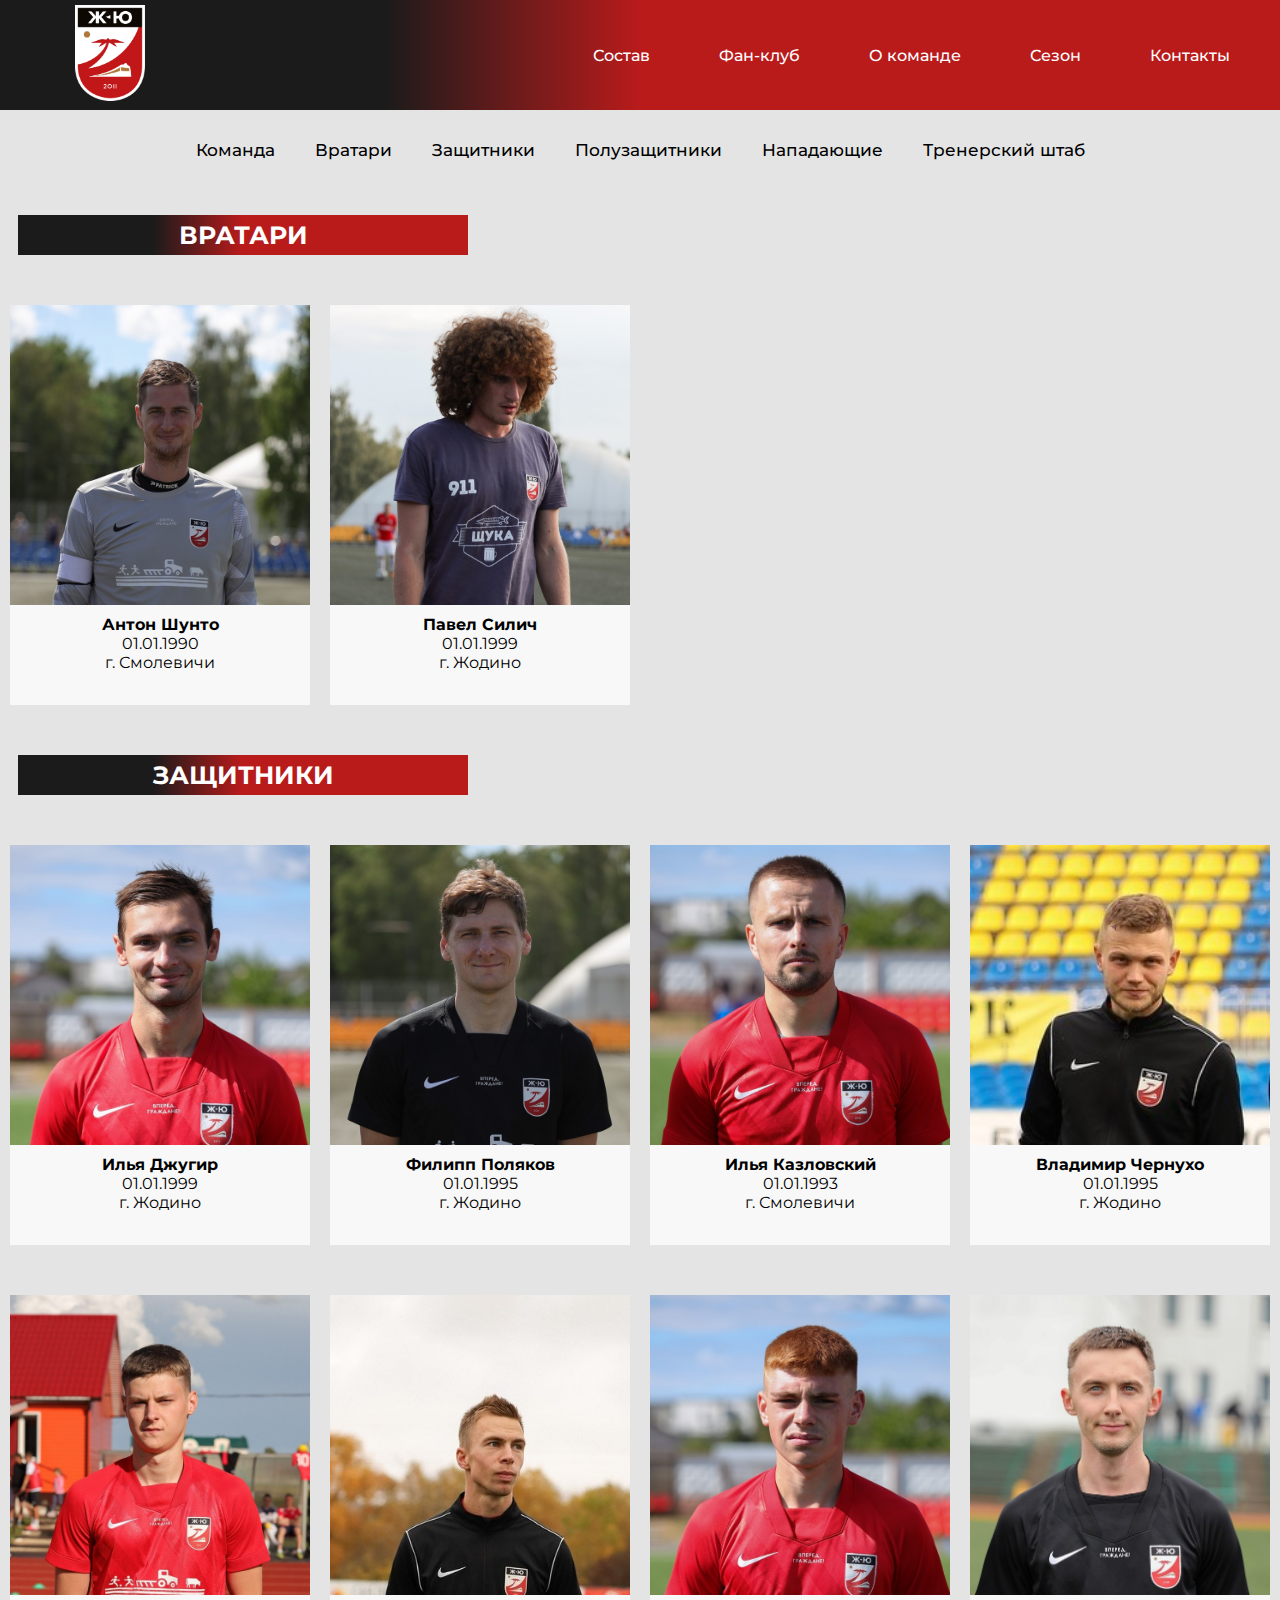
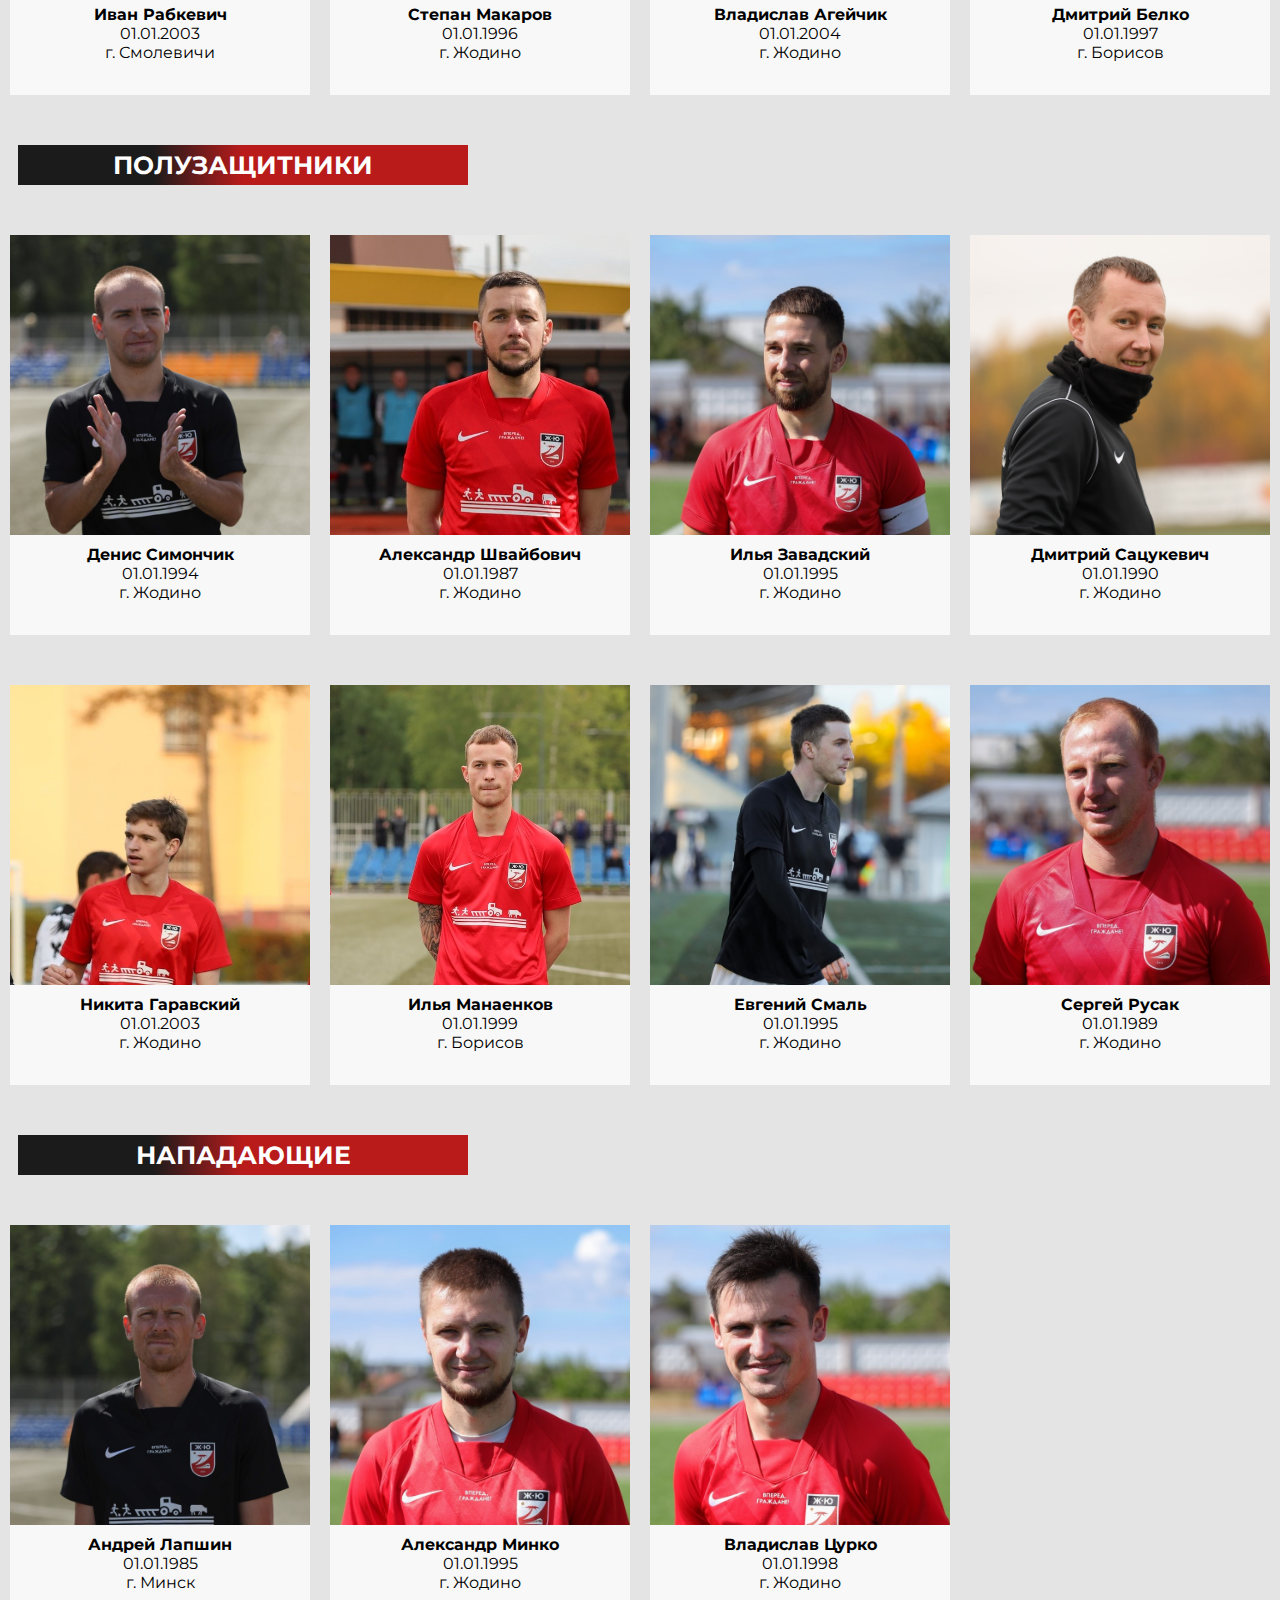
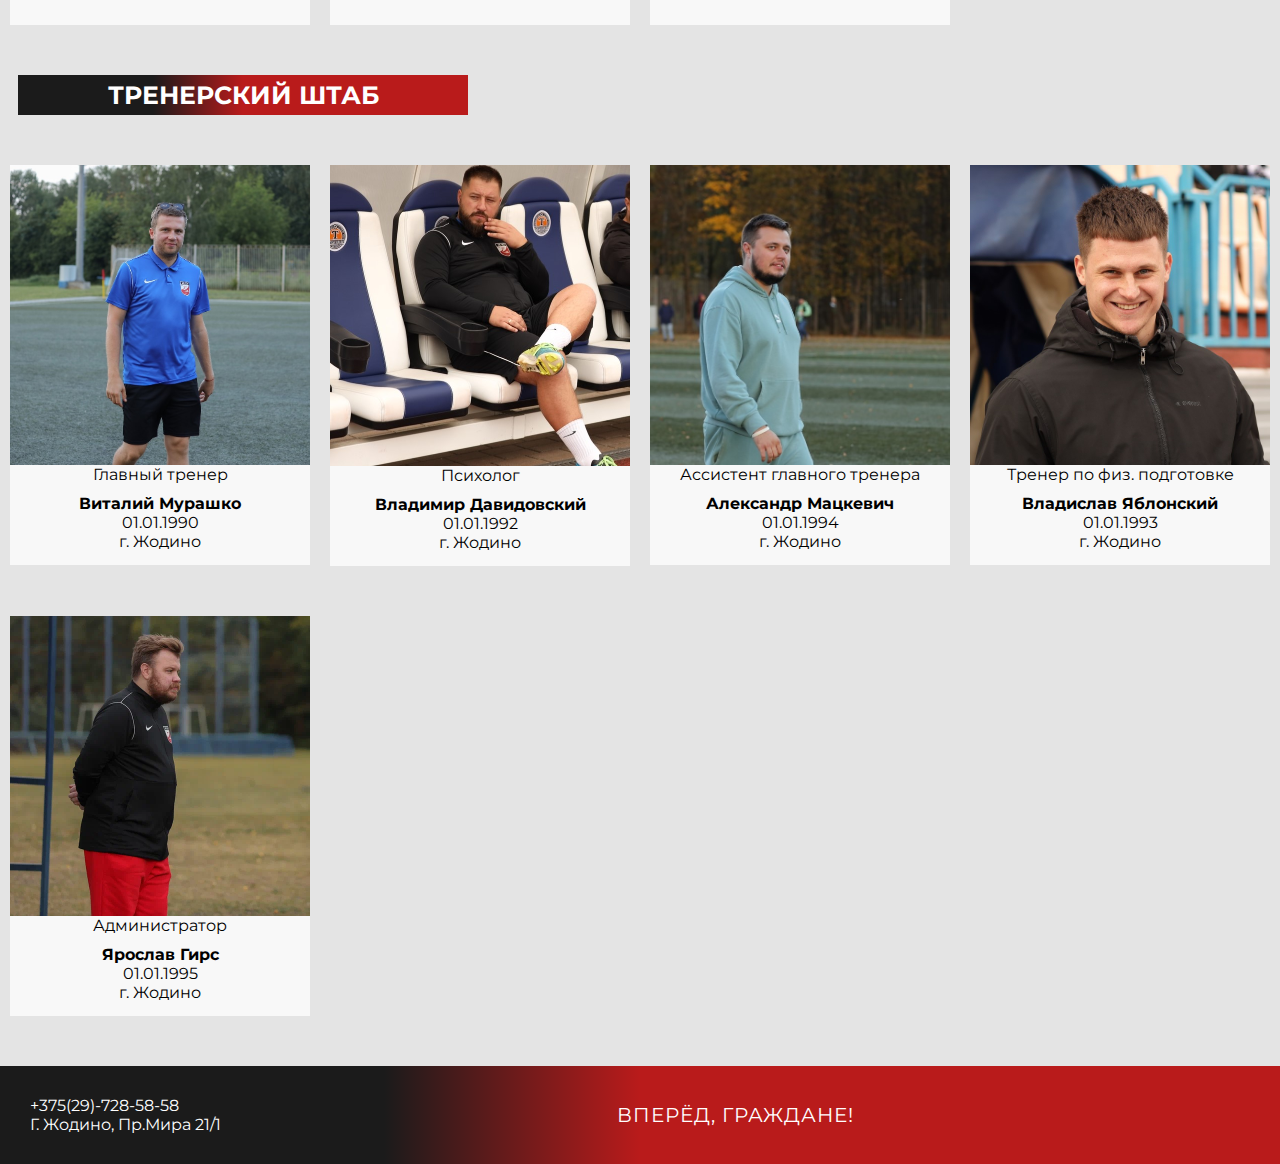
==== commit 9a7ba868: "season" ====
--- a/compound.html
+++ b/compound.html
@@ -26,7 +26,7 @@
             <li><a href="compound.html">Состав</a></li>
             <li><a href="#!">Фан-клуб</a></li>
             <li><a href="#!">О команде</a></li>
-            <li><a href="#!">История</a></li>
+            <li><a href="season.html">Сезон 2022</a></li>
             <li><a href="#!">Контакты</a></li>
             <div class="icons-item-burger">
                 <a href="#!"><i class="fa-brands fa-vk"></i></a>
@@ -46,7 +46,7 @@
                         <a href="compound.html"><li class="title__menu">Состав</li></a>
                         <a href="#!"><li class="title__menu">Фан-клуб</li></a>
                         <a href="#!"><li class="title__menu">О команде</li></a>
-                        <a href="#!"><li class="title__menu">История</li></a>
+                        <a href="season.html"><li class="title__menu">Сезон</li></a>
                         <a href="#!"><li class="title__menu">Контакты</li></a>
                     </ul>
                 </div>
--- a/css/style.css
+++ b/css/style.css
@@ -138,7 +138,7 @@
     font-weight: 500;
     text-align: center;
     background: linear-gradient(to right, rgb(27, 27, 27) 30%, rgb(185, 27, 27) 50%);
-    padding: 5px 5px 1px 5px;
+    padding: 5px 5px 5px 5px;
 }
 
 .logofc {
@@ -290,14 +290,16 @@
 .fa-instagram,
 .fa-telegram,
 .fa-envelope,
-.fa-clock {
+.fa-clock,
+.fa-youtube {
     font-size: 30px;
 }
 
 .fa-vk:hover,
 .fa-instagram:hover,
 .fa-telegram:hover,
-.fa-envelope:hover {
+.fa-envelope:hover,
+.fa-youtube:hover {
     color: black;
 }
 
@@ -324,19 +326,13 @@
 
 .previous__grid {
     display: grid;
-    grid-template-columns: repeat(2, 1fr);
+    grid-template-columns: repeat(2, 49%);
     row-gap: 3em;
+    gap: 1em;
     align-items: center;
     justify-items: center;
-    margin-left: 25px;
     padding-top: 50px;
 }
-
-.grid-item-spec {
-    grid-column-start: 2;
-    grid-column-end: 5;
-}
-
 
 .flex__item-previous1 {
     color: #000;
@@ -358,8 +354,8 @@
 }
 
 .flex__item-previous2 {
-    width: 460px;
-    max-height: 460px;
+    width: 588px;
+    max-height: 588px;
     color: #fff;
 }
 
@@ -566,7 +562,6 @@
     justify-content: center;
     align-items: center;
     padding-top: 50px;
-    margin: 0px 15px;
 }
 
 .bg__img-item {
@@ -591,7 +586,11 @@
     justify-content: center;
     align-items: center;
 }
-
+.Time p {
+    text-align: center;
+    font-size: 20px;
+    margin-bottom: 10px;
+}
 .timer__block {
     background-color: rgb(227, 31, 31);
     margin-right: 5px;
@@ -636,13 +635,13 @@
 
 .menu li {
     list-style-type: none;
-    max-width: 100px;
+    max-width: 200px;
     color: #fff;
-    font-size: 15px;
+    font-size: 25px;
     font-weight: 500;
-    padding: 3px;
+    padding: 8px;
     text-align: center;
-    margin: 10px auto;
+    margin: 20px auto;
     background-color: rgba(255, 255, 255, 0.3);
 }
 
@@ -653,25 +652,25 @@
 .icons-item-burger {
     display: flex;
     justify-content: center;
-    gap: 0.2em;
-    margin-top: 20px;
+    gap: 1em;
+    margin-top: 30px;
 }
 .logofc__burger-menu {
     display: block;
-    width: 50px;    
+    width: 100px;    
     height: auto;
     margin: 0 auto;
 }
 
 .text__burger-menu {
-    font-size: 20px;
+    font-size: 35px;
     font-weight: 500;
     text-align: center;
-    padding: 10px;
+    padding: 30px;
 }
 
 .icons-item-burger i {
-    font-size: 25px;
+    font-size: 45px;
 }
 
 .burger {
@@ -716,7 +715,97 @@
     transform: translate(-50%, -50%) rotate(-45deg);
     top: 50%;
 }
+
 /* burger end */
+
+.adaptive {
+    display: none;
+}
+
+/* trip */
+.img__trip {
+    width: 100%;
+    height: auto;
+}
+.trip__grid {
+    display: grid;
+    grid-template-columns: repeat(2, 49%);
+    gap: 1em;
+    padding: 15px;
+    background-image: linear-gradient(90deg, #353434 0%, #1b1b1b 35%, #4e4e4e 100%);
+}
+.trip__grid-item p {
+    color: #fff;
+    text-align: justify;
+    padding: 5px;
+}
+
+
+/* table */
+table {
+    width: 100%; 
+    border-spacing: 0;
+    background-color: rgb(230, 230, 230);
+}
+
+tr:nth-child(2) {
+    background-color: #fff7b0;
+}
+tr:nth-child(3) {
+    background-color: #f7f5e7;
+}
+td:nth-child(even) {
+    font-size: 18px;
+    font-weight: 600;
+}
+
+caption {
+    text-align: center;
+    font-size: 23px;
+    font-weight: 600;
+    padding: 15px;
+    background-color: rgb(230, 230, 230);
+}
+
+th {
+    font-size: 12px;
+    padding: 15px;
+    text-align: start;
+}
+
+td {
+    padding: 6px;
+    text-align: start;
+    border-bottom: 1px solid transparent;
+    padding-left: 15px;
+}
+/* trip end */
+
+/* table end */
+
+
+/* season */
+.season__grid {
+    display: grid;
+    grid-template-columns: repeat(5, 19%);
+    gap: 1em;
+    padding: 5px;
+    background-color: #eee;
+}
+
+
+.text__title-season {
+    font-size: 30px;
+    font-weight: 600;
+    text-align: center;
+    letter-spacing: 3px;
+    padding: 20px;
+    background-color: #eee;
+}
+.match__description {
+    background-color: #eee;
+}
+/* season end */
 
 /* Media */
 
@@ -724,6 +813,9 @@
     .container-center {
         width: 980px;
         margin: 0 auto;
+    }
+    .adaptive {
+        display: none;
     }
     .previous__grid {
         display: grid;
@@ -761,6 +853,12 @@
     .text-item2 {
         width: 500px;
     }
+    /* season */
+    .season__grid {
+        grid-template-columns: repeat(4, 23%);
+        justify-content: center;
+    }
+    /* season end */
 
 }
 
@@ -774,6 +872,12 @@
     .text__news-last {
         max-width: 200px;
     }
+    /* season */
+    .season__grid {
+        grid-template-columns: repeat(3, 30%);
+        justify-content: center;
+    }
+    /* season end */
 }
 
 @media screen and (max-width: 982px) {
@@ -825,7 +929,7 @@
     .fa-instagram,
     .fa-telegram,
     .fa-envelope,
-    .fa-clock {
+    .fa-youtube {
     font-size: 2vw;
     }
     .border__team-name {
@@ -978,7 +1082,11 @@
         padding: 5px;
         margin: 5px auto;
     }
-
+    /* trip grid */
+    .trip__grid {
+        grid-template-columns: repeat(1, 100%);
+    }
+    /* trip grid end */
 
     /* title end */
 
@@ -1040,10 +1148,6 @@
         margin-top: 30px;
         padding: 0px;
     }
-    .Time p {
-        text-align: center;
-        padding: 10px;
-    }
     .modal__content {
         width: 300px;
         margin: 0 auto;
@@ -1055,73 +1159,101 @@
         padding: 0px;
     }
     /* end slide 2 */
+
+    /* season */
+    .season__grid {
+        grid-template-columns: repeat(2, 48%);
+        justify-content: center;
+    }
+    /* season end */
 }
 
 @media screen and (max-width: 480px) {
     /* title */
     .card__news-flex {
         gap: 0.5em;
-        flex-wrap: wrap;
+        display: none;
+    }
+    .adaptive {
+        display: block;   
     }
     .bg__img {
         background: url(../img/V7xo003sr2I.jpg);
         width: 100%;
         height: auto;
         background-repeat: no-repeat;
-        background-size: 155%;
+        background-size: 140%;
     }
     .window__news {
         padding: 10px;
     }
     .card__news-item1 {
-        width: 300px;
-        min-height: 165px;
+        width: 100%;
+        min-height: 200px;
         margin: 0 auto;
     }
     .card__news-item2 {
-        width: 170px;
-        min-height: 122px;
+        width: 100%;
+        min-height: 191px;
         margin: 0 auto;
     }
+    .card__two-wrapper {
+        padding: 10px;
+        background-image: linear-gradient(90deg, #353434 0%, #1b1b1b 35%, #4e4e4e 100%);
+    }
     .place__match {
-        font-size: 10px;
+        font-size: 13px;
         margin-bottom: 3px;
     }
     .date__match {
-        font-size: 10px;
+        font-size: 13px;
         letter-spacing: 1px;
         margin-bottom: 3px;
     }
     .time__match {
         margin-bottom: 3px;
         letter-spacing: 1px;
-        font-size: 10px;
+        font-size: 13px;
     }
     .vs__match {
-        font-size: 10px;
+        font-size: 15px;
         margin-left: 10px;
     }
     .name__team {
-        font-size: 11px;
+        font-size: 14px;
         margin-bottom: 2px;
     }
     .logofc {
-        width: 35px;
+        width: 55px;
     }
     .text__news {
         padding: 5px;
-        margin: 5px auto;
+        margin: 0px auto;
     }
     .border__team-name {
         height: 1px;
         margin-bottom: 5px;
     }
     .text__news-last {
-        max-width: 120px;
+        max-width: 200px;
+        margin: 0px auto;
+        font-size: 12px;
+    }
+    .img__last-match {
+        width: 70px;
     }
     .check {
-        font-size: 20px;
-    }
+        font-size: 50px;
+    }
+    .last__detailed-match {
+        font-size: 15px;
+    }
+
+    /* trip grid */
+
+
+
+    /* trip grid end */
     /* title end */
 
      /* slide 1 */
@@ -1129,17 +1261,17 @@
         width: 350px;
     }
     .flex__item-previous1 {
-        width: 330px;
+        width: 350px;
     }
     .flex__item-previous2 {
-        width: 330px;
-        height: 330px;
+        width: 350px;
+        height: 350px;
     }
     .check-game {
-        width: 330px;
+        width: 350px;
     }
     .offer__slider {
-        width: 330px;
+        width: 340px;
     }
     .img__arrow-left {
         width: 35px;
@@ -1172,33 +1304,33 @@
     /* slide 2 */
     
     .text-item2 {
-        width: 330px;
+        width: 350px;
     }
     .bg__img-item {
-        width: 330px;
+        width: 350px;
     }
     .Time p {
-        text-align: center;
-        padding: 10px;
+        font-size: 16px;
     }
     .modal__content {
-        width: 330px;
+        width: 350px;
     }
     .fa-vk,
     .fa-instagram,
     .fa-telegram,
     .fa-envelope,
-    .fa-clock {
-    font-size: 16px;
+    .fa-youtube{
+    font-size: 20px;
     }
     .tel-item {
-        font-size: 7px;
+        font-size: 8px;
     }
     .footer {
+        height: 60px;
         padding: 7px;
     }
     .text__footer {
-        font-size: 10px;
+        font-size: 13px;
     }
     /* end slide 2 */
 
@@ -1208,11 +1340,31 @@
     }
     .logofc__title {
         margin-left: 5px;
-        width: 30px;
+        width: 35px;
     }
     /* header end */
-}
-
+
+    /* season */
+    .season__grid {
+        grid-template-columns: repeat(1, 99%);
+        justify-content: center;
+    }
+    /* season end */
+}
+
+@media screen and (max-width: 414px) {
+    
+    .logofc {
+        width: 50px;
+    }
+    .flex__vs {
+        gap: 1em;
+        margin-top: 5px;
+    }
+    .border__team-name {
+        height: 2px;
+    }
+}
 
 
 /* end Media */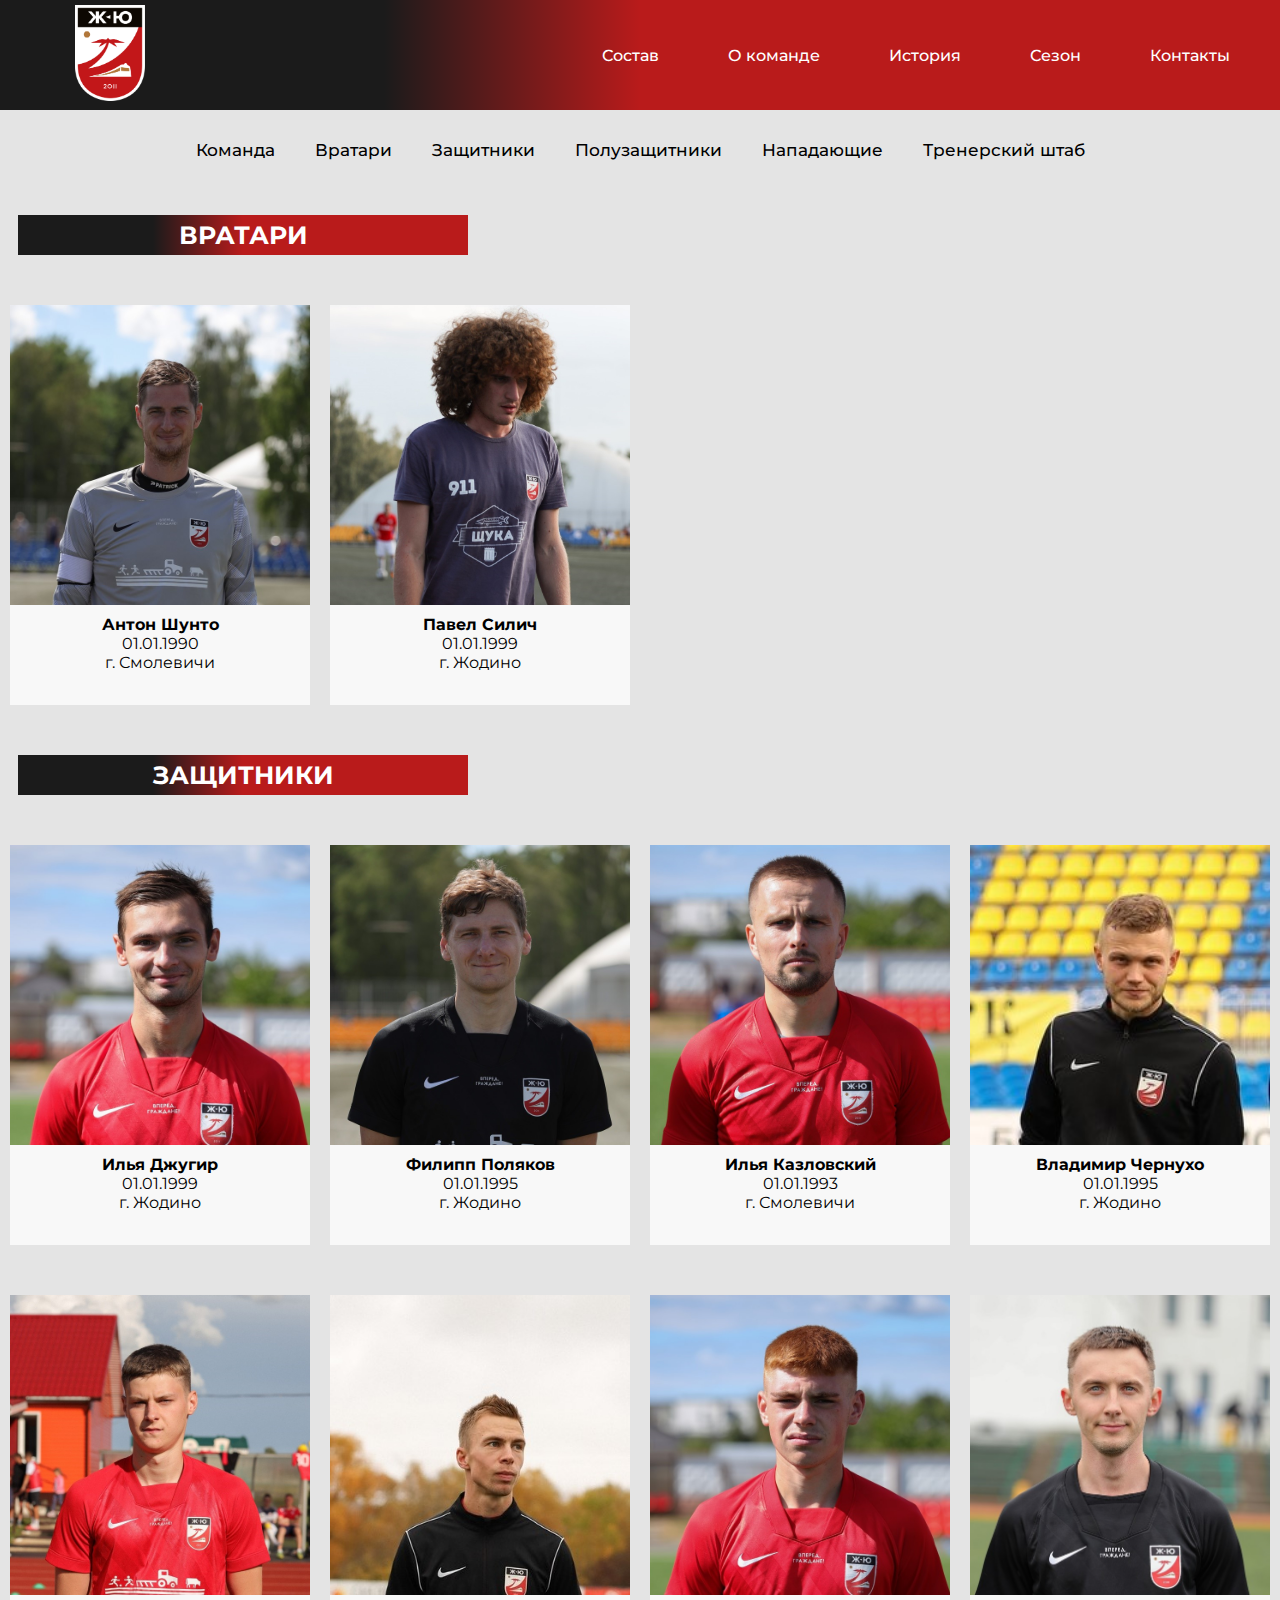
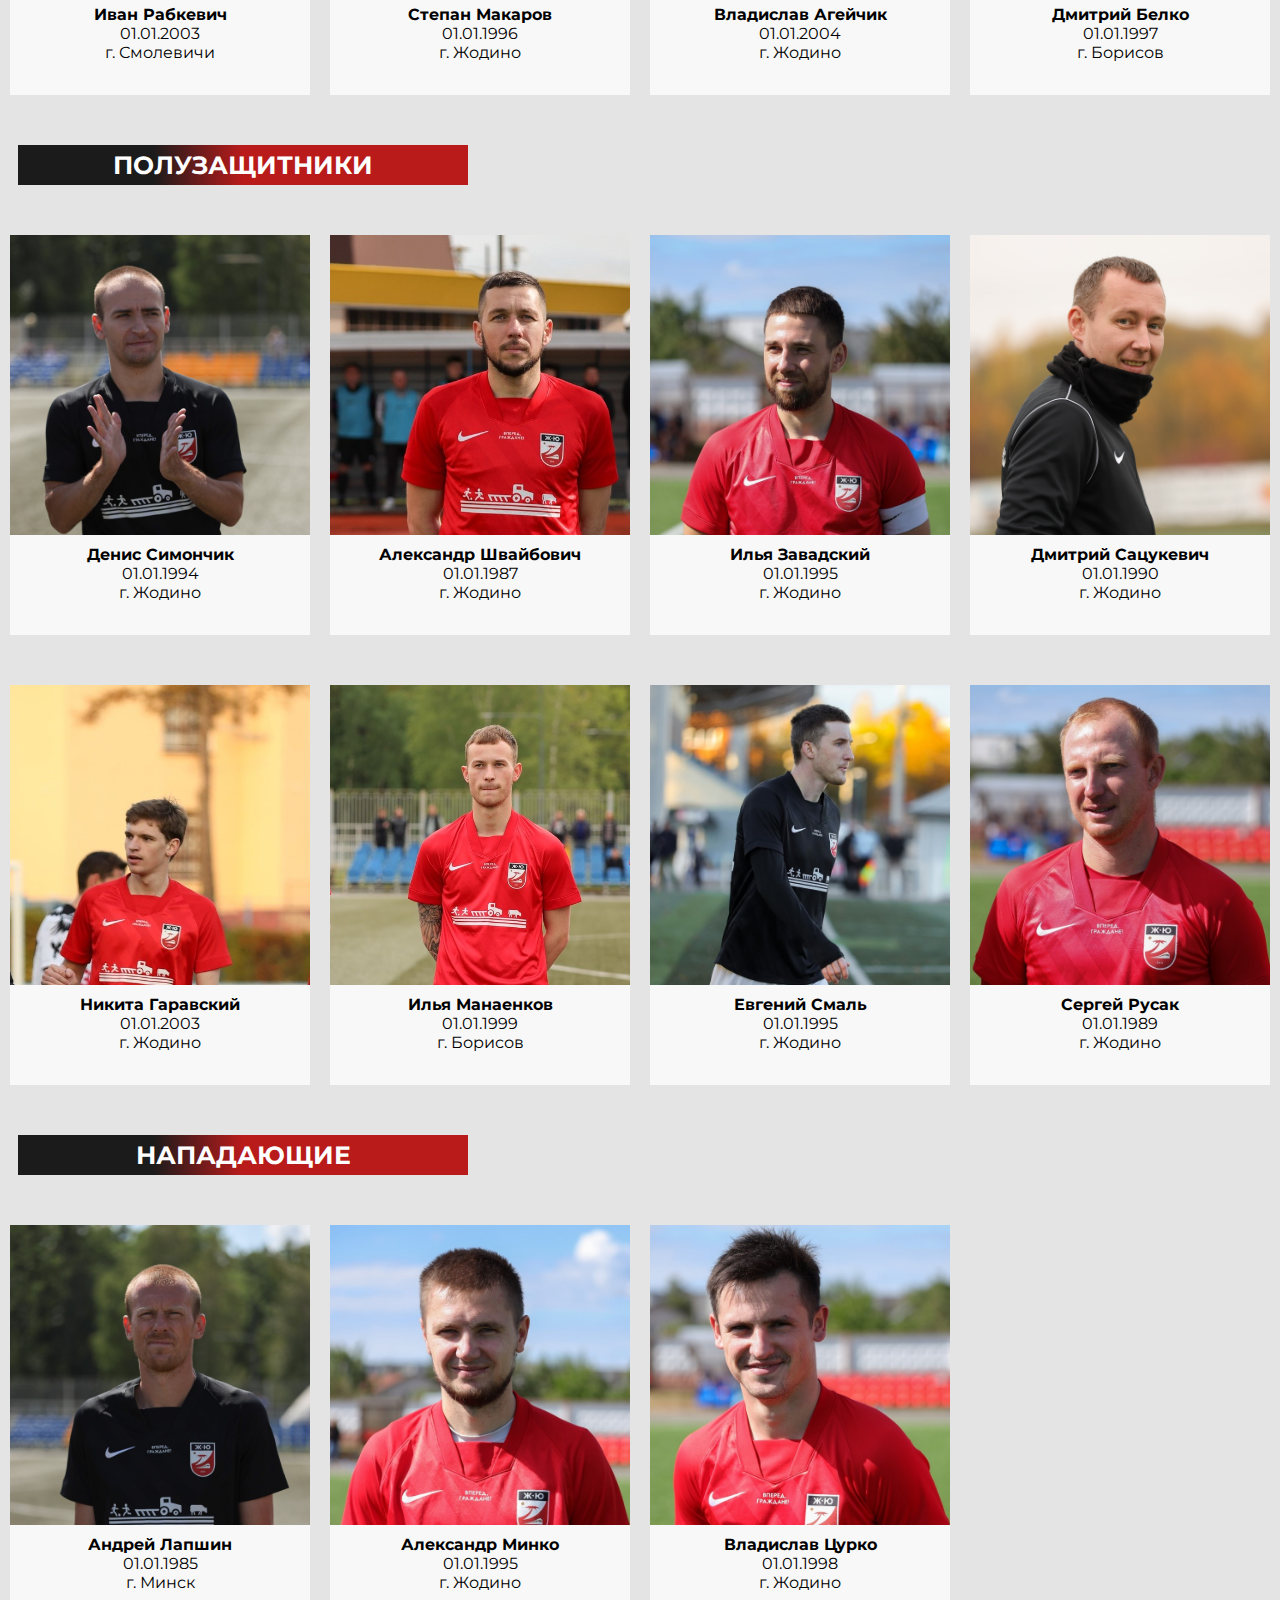
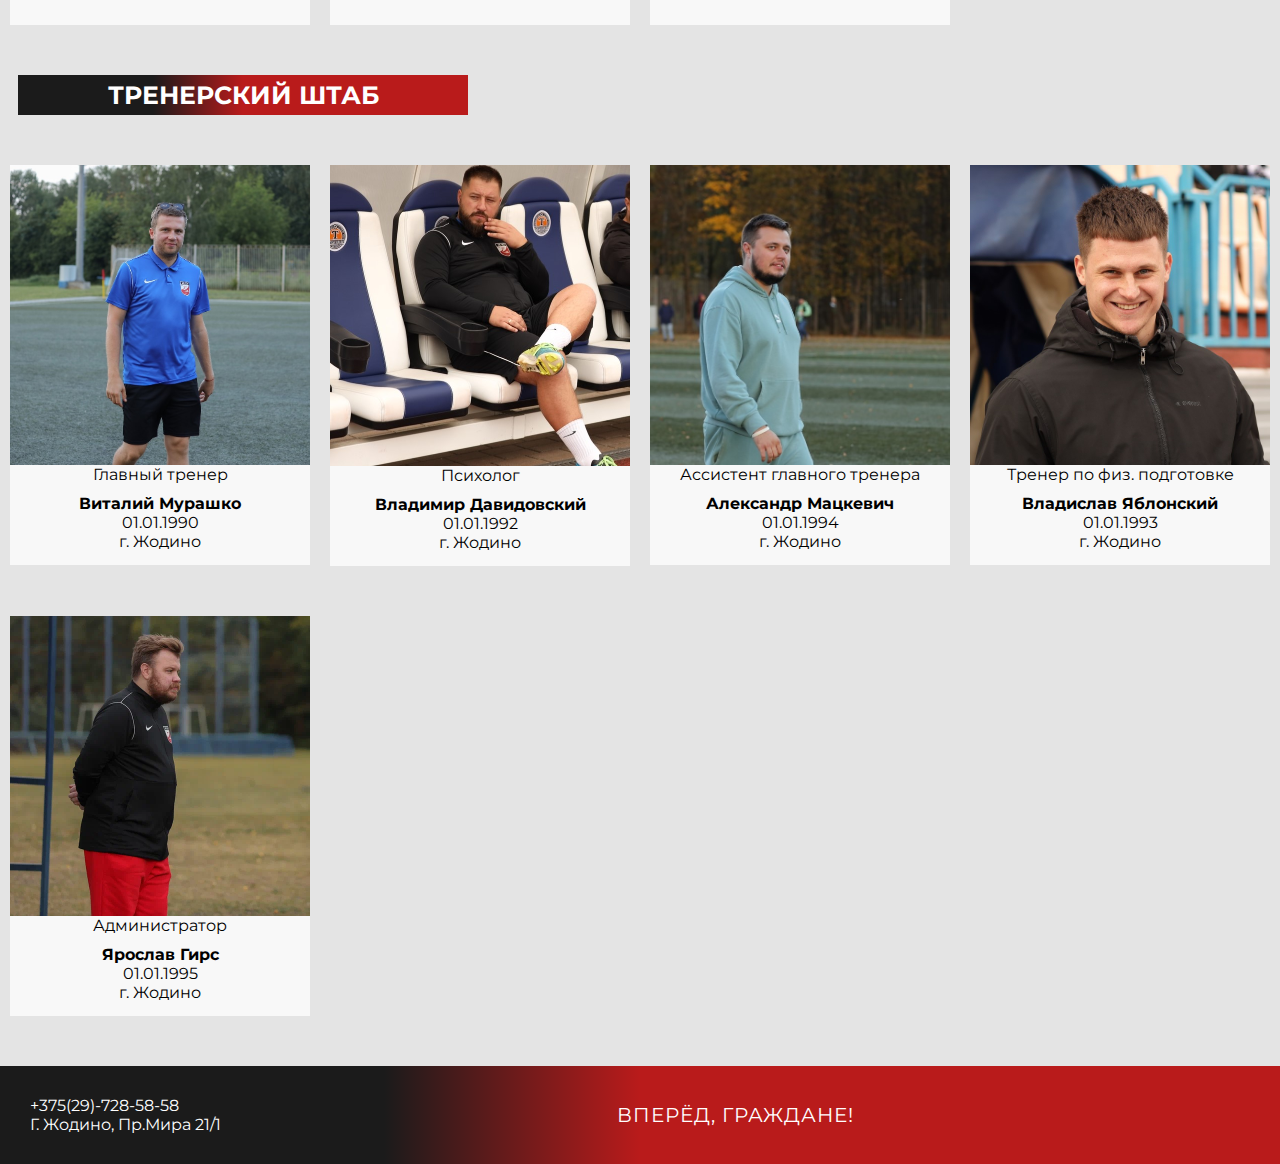
==== commit 537024ee: "update" ====
--- a/compound.html
+++ b/compound.html
@@ -44,8 +44,8 @@
                 <div class="header__rigth">
                     <ul class="list__menues">
                         <a href="compound.html"><li class="title__menu">Состав</li></a>
-                        <a href="#!"><li class="title__menu">Фан-клуб</li></a>
                         <a href="#!"><li class="title__menu">О команде</li></a>
+                        <a href="#!"><li class="title__menu">История</li></a>
                         <a href="season.html"><li class="title__menu">Сезон</li></a>
                         <a href="#!"><li class="title__menu">Контакты</li></a>
                     </ul>
@@ -320,10 +320,11 @@
         <p class="text__footer">Вперёд, Граждане!</p>
     </div>
     <div class="icons-item">
-        <a href="#!"><i class="fa-brands fa-vk"></i></a>
-        <a href="#!"><i class="fa-brands fa-instagram"></i></a>
+        <a href="https://vk.com/zhuclub"><i class="fa-brands fa-vk"></i></a>
+        <a href="https://www.instagram.com/zhodino.yuzhnoe/?igshid=YmMyMTA2M2Y%3D"><i class="fa-brands fa-instagram"></i></a>
         <a href="#!"><i class="fa-brands fa-telegram"></i></a>
         <a href="#!"><i class="fa-solid fa-envelope"></i></a>
+        <a href="https://www.youtube.com/channel/UCFCTaRY6mpcByzoTvnHZswg/featured"><i class="fa-brands fa-youtube"></i></a>
     </div>
 </footer>
 
--- a/css/style.css
+++ b/css/style.css
@@ -4,26 +4,21 @@
     margin: 0;
     padding: 0;
 }
-
 html { 
     overflow-x: scroll !important; 
 }
-
 body {
     font-family: 'Montserrat', sans-serif;
     user-select: none;
 }
-
 .container {
     width: 100%;
     height: auto;
 }
-
 .container-center {
     width: 1200px;
     margin: 0 auto;
 }
-
 .bg__img {
     background: url('../img/V7xo003sr2I.jpg');
     width: 100%;
@@ -31,19 +26,15 @@
     background-repeat: no-repeat;
     background-size: 100%;
 }
-
-
 .window__news {
     padding: 30px;
 }
-
 .card__news-flex {
     display: flex;
     justify-content: center;
     align-items: flex-end;
     gap: 5em;
 }
-
 .card__news-item1 {
     width: 700px;
     min-height: 400px;
@@ -51,8 +42,6 @@
     text-align: center;
     color: white;
 }
-
-
 .card__news-item2 {
     width: 400px;
     min-height: 250px;
@@ -60,45 +49,34 @@
     text-align: center;
     color: white;
 }
-
 .date__match {
     font-size: 25px;
     letter-spacing: 3px;
     margin-bottom: 5px;
 }
-
 .place__match {
     font-size: 20px;
     margin-bottom: 5px;
 }
-
 .time__match {
     margin-bottom: 5px;
     letter-spacing: 2px;
     font-size: 25px;
 }
-
-/* .time__match::after {
-    content: "\f2ee";
-} */
-
 .vs__match {
     font-size: 40px;
     letter-spacing: 3px;
 }
-
 .name__team {
     font-size: 22px;
     margin-bottom: 5px;
 }
-
 .border__team-name {
     max-width: 250px;
     background-color: #fff;
     height: 3px;
     margin-bottom: 15px;
 }
-
 .detailed__match {
     width: 100px;
     height: 30px;
@@ -108,7 +86,6 @@
     cursor: pointer;
     margin: 0 auto;
 }
-
 .last__detailed-match {
     color: #fff;
     font-family: 'Montserrat', sans-serif;
@@ -119,7 +96,6 @@
     cursor: pointer;
     margin: 0 auto;
 }
-
 .detailed__match:hover,
 .last__detailed-match:hover {
     opacity: 0.8;
@@ -127,12 +103,10 @@
     font-size: 18px;
     font-weight: 600;
 }
-
 .check {
     font-size: 45px;
     font-weight: 600;
 }
-
 .header {
     min-height: 80px;
     font-weight: 500;
@@ -140,7 +114,6 @@
     background: linear-gradient(to right, rgb(27, 27, 27) 30%, rgb(185, 27, 27) 50%);
     padding: 5px 5px 5px 5px;
 }
-
 .logofc {
     width: 70px;
     cursor: pointer;
@@ -149,50 +122,36 @@
     margin-left: 70px;
     width: 70px;
 }
-
 .menu__flex {
     display: flex;
     justify-content: space-between;
     align-items: center;
-    /* display: grid;
-    grid-template-columns: repeat(6, 1fr);
-    align-items: center;
-    gap: 5em; */
-}
-
+}
 ul.list__menues li {
     display: none;
     display: inline;
 }
-
 ul.list__menues li:last-child {
     margin-right: 0;
     padding: 10px 20px;
     margin-right: 25px;
 }
-
-
 ul.list__menues li:last-child:hover {
     background-color: rgba(255, 255, 255, 0.3);
     transition: background 0.3s;
     cursor: pointer;
 }
-
-
 a {
     text-decoration: none;
     color: #fff;
 }
-
 a:hover {
     color: #fff;
 }
-
 .text-p:hover {
     background-color: rgba(255, 254, 254, 0.966);
     color: black;
 }
-
 .text__news {
     color: #fff;
     background: linear-gradient(to right, rgb(27, 27, 27) 30%, rgb(185, 27, 27) 50%);
@@ -203,8 +162,6 @@
     padding: 7px;
     margin: 9px;
 }
-
-
 .text__news-three {
     color: #fff;
     background: linear-gradient(to right, rgb(27, 27, 27) 30%, rgb(185, 27, 27) 50%);
@@ -214,7 +171,6 @@
     font-weight: 300;
     padding: 7px;
 }
-
 .text__news-last {
     color: #fff;
     background: linear-gradient(to right, rgb(27, 27, 27) 30%, rgb(185, 27, 27) 50%);
@@ -228,14 +184,12 @@
 .text-news p {
     margin-top: 10px;
 }
-
 .flex__vs {
     display: flex;
     justify-content: center;
     gap: 3em;
     margin-top: 30px;
 }
-
 .last__match-flex {
     display: flex;
     justify-content: center;
@@ -243,12 +197,10 @@
     gap: 2em;
     margin: 30px 0px 10px 0px;
 }
-
 .img__last-match {
     width: 70px;
     height: auto;
 }
-
 .btn__news {
     height: auto;
     border: none;
@@ -258,15 +210,12 @@
     color: #fff;
     padding: 7px;
 }
-
 .btn__news:hover {
     background-color: rgb(177, 30, 30);
 }
-
 .hide {
     display: none;
 }
-
 .footer  {
     display: flex;
     justify-content: space-between;
@@ -275,17 +224,12 @@
     background: linear-gradient(to right, rgb(27, 27, 27) 30%, rgb(185, 27, 27) 50%);
     padding: 30px;
 }
-
 i {
     cursor: pointer;
 }
-
-
-
 .fa-arrow-right-long {
     font-size: 40px;
 }
-
 .fa-vk,
 .fa-instagram,
 .fa-telegram,
@@ -294,7 +238,6 @@
 .fa-youtube {
     font-size: 30px;
 }
-
 .fa-vk:hover,
 .fa-instagram:hover,
 .fa-telegram:hover,
@@ -302,19 +245,16 @@
 .fa-youtube:hover {
     color: black;
 }
-
 .text__footer {
     font-size: 20px;
     text-transform: uppercase;
     letter-spacing: 1px;
 }
-
 .square {
     width: 600px;
     height: 500px;
     background: rgba(0, 0, 0, 0.7);
 }
-
 button {
     outline: none;
     border: 0;
@@ -323,7 +263,6 @@
 }
 
 /*  страница 2 */
-
 .previous__grid {
     display: grid;
     grid-template-columns: repeat(2, 49%);
@@ -333,7 +272,6 @@
     justify-items: center;
     padding-top: 50px;
 }
-
 .flex__item-previous1 {
     color: #000;
     font-weight: 500;
@@ -341,7 +279,6 @@
     background-color: #eee;
     text-align: justify;
 }
-
 .true {
     text-align: center;
     text-transform: uppercase;
@@ -352,35 +289,28 @@
     text-indent: 20px;
     padding-bottom: 10px;
 }
-
 .flex__item-previous2 {
     width: 588px;
     max-height: 588px;
     color: #fff;
 }
-
 .img__fluid {
     width: 100%;
     height: auto;
 }
-
-
 .img__return {
     max-width: 100%;
     max-height: 500px;
 }
-
 .preview__flex {
     display: flex;
     justify-content: space-around;
     margin-top: 50px;
     padding: 0px 0px 15px 0px;
 }
-
 .preview__flex-item {
     flex-direction: row;
 }
-
 .grunge-arrow {
     display: block;
     margin: 0 auto;
@@ -389,20 +319,17 @@
     cursor: pointer;
     transform: rotate(13deg)
 }
-
 .grunge-arrow-left {
     width: 70px;
     height: auto;
     cursor: pointer;
     transform: rotate(195deg)
 }
-
 .preview__match {
     font-size: 16px;
     font-weight: 700;
     color: #000;
 }
-
 /* Slider 2 */
 
 .offer__slider {
@@ -410,12 +337,9 @@
     align-items: center;
     width: 690px;
 }
-
 /* end Slider 2 */
 
-
 /* modal */
-
 .modal {
     position: fixed;
     top: 0;
@@ -427,40 +351,35 @@
     overflow: hidden;
     background-color: rgba(0, 0, 0, .5);
 }
-
 .modal__dialog {
     max-width: 400px;
     margin: 130px auto;
 }
-
 .modal__content {
     position: relative;
     width: 100%;
     height: auto;
     background-color: #fff;
-    overflow-y: auto
+    overflow-y: auto;
 }
 .modal__window {
     padding: 60px;
     background: #eee;
 }
-
 .modal__close {
     font-size: 40px;
     color: #000;
     font-weight: 700;
     border: none;
     background-color: transparent;
-    cursor: pointer
-}
-
+    cursor: pointer;
+}
 .modal__flex {
     display: flex;
     justify-content: space-around;
     align-items: center;
     padding: 3px;
 }
-
 .btn__modal {
     background-color: black;
     width: 100px;
@@ -473,11 +392,9 @@
     margin-left: 90px;
     transition: all 0.3s ease;
 }
-
 .btn__modal:hover {
     background-color: #d6101a;
 }
-
 .text__video {
     font-weight: 500;
     font-size: 25px;
@@ -485,21 +402,18 @@
     margin-bottom: 10px;
     text-align: center;
 }
-
 .text__video-report {
     display: none;
     font-size: 2.5vw;
     font-weight: 500;
     margin-top: 15px;
 }
-
 .text__photo-report {
     display: none;
     font-size: 2.5vw;
     font-weight: 500;
     margin-top: 15px;
 }
-
 .itd__triangle {
     margin-right: -4px;
     width: 0;
@@ -508,7 +422,6 @@
     border-width: 10px 0 10px 20px;
     border-color: transparent transparent transparent white;
 }
-
 .text__match-review {
     font-size: 20px;
     font-weight: 500;
@@ -516,32 +429,26 @@
     color: #000;
     text-transform: uppercase;
 }
-
 .modal__border {
     border: 2px solid rgb(199, 27, 27);
 }
-
 .video__mast {
     padding: 15px;
 }
-
 .modal__title {
     text-align: center;
     font-size: 22px;
-    text-transform: uppercase
+    text-transform: uppercase;
 }
 /* end modal */
-
 
 .photo__card {
     padding: 50px;
     text-align: center;
 }
-
 .hidden {
     display: none;
 }
-
 .img__arrow-right {
     width: 70px;
     height: auto;
@@ -553,8 +460,6 @@
     height: auto;
     cursor: pointer;
 }
-
-
 .bg__img2 {
     display: grid;
     grid-template-columns: repeat(2, 1fr);
@@ -563,12 +468,10 @@
     align-items: center;
     padding-top: 50px;
 }
-
 .bg__img-item {
     width: 500px;
     height: auto;
 }
-
 .text-item2 {
     width: 600px;
     color: #000;
@@ -578,7 +481,6 @@
     background-color: #eee;
 }
 
-
 /* timer */
 
 .timer {
@@ -598,11 +500,9 @@
     color: rgb(255, 255, 255);
     padding: 10px;
 }
-
 .timer__block:last-child {
     margin-right: 0;
 }
-
 .days,
 .hours,
 .minutes,
@@ -610,7 +510,6 @@
     font-size: 40px;
     color: rgb(255, 255, 255);
 }
-
 .timer__match {
     padding: 60px;
 }
@@ -628,11 +527,9 @@
     transform: translate(-100%);
     transition: transform 0.3s;
 }
-
 .menu.active {
     transform: translateX(0);
 }
-
 .menu li {
     list-style-type: none;
     max-width: 200px;
@@ -644,11 +541,9 @@
     margin: 20px auto;
     background-color: rgba(255, 255, 255, 0.3);
 }
-
 .menu li:hover {
     background-color: rgba(71, 71, 71, 0.3);
 }
-
 .icons-item-burger {
     display: flex;
     justify-content: center;
@@ -661,18 +556,15 @@
     height: auto;
     margin: 0 auto;
 }
-
 .text__burger-menu {
     font-size: 35px;
     font-weight: 500;
     text-align: center;
     padding: 30px;
 }
-
 .icons-item-burger i {
     font-size: 45px;
 }
-
 .burger {
     display: none;
     width: 30px;    
@@ -681,7 +573,6 @@
     z-index: 2;
     overflow: hidden;
 }
-
 
 /* burger */
 .burger span {
@@ -694,7 +585,6 @@
     background-color: rgb(255, 255, 255);
     transition: all 0.5s;
 }
-
 .burger span:nth-of-type(2) {
     top: calc(50% - 8px);
 }
@@ -702,7 +592,6 @@
 .burger span:nth-of-type(3) {
     top: calc(50% + 8px);
 }
-
 .burger.active span:first-of-type {
     transform: translateX(100%);
 }
@@ -710,7 +599,6 @@
     transform: translate(-50%, -50%) rotate(45deg);
     top: 50%;
 }
-
 .burger.active span:nth-of-type(3) {
     transform: translate(-50%, -50%) rotate(-45deg);
     top: 50%;
@@ -740,14 +628,12 @@
     padding: 5px;
 }
 
-
 /* table */
 table {
     width: 100%; 
     border-spacing: 0;
     background-color: rgb(230, 230, 230);
 }
-
 tr:nth-child(2) {
     background-color: #fff7b0;
 }
@@ -758,7 +644,6 @@
     font-size: 18px;
     font-weight: 600;
 }
-
 caption {
     text-align: center;
     font-size: 23px;
@@ -766,13 +651,11 @@
     padding: 15px;
     background-color: rgb(230, 230, 230);
 }
-
 th {
     font-size: 12px;
     padding: 15px;
     text-align: start;
 }
-
 td {
     padding: 6px;
     text-align: start;
@@ -780,9 +663,7 @@
     padding-left: 15px;
 }
 /* trip end */
-
 /* table end */
-
 
 /* season */
 .season__grid {
@@ -793,7 +674,6 @@
     background-color: #eee;
 }
 
-
 .text__title-season {
     font-size: 30px;
     font-weight: 600;
@@ -844,8 +724,6 @@
     .text__video {
         font-size: 2vw;
     }
-
-
     .bg__img-item {
         width: 430px;
     }
@@ -1022,9 +900,7 @@
     .grunge-arrow {
         width: 50px;
     }
-
     /* end slide 1 */
-
 
     /* slide 2 */
     .bg__img2 {
@@ -1042,7 +918,6 @@
         padding: 35px;
     }
     /* end slide 2 */
-
 }
 
 @media screen and (max-width: 768px) {
@@ -1065,7 +940,6 @@
         width: 400px;
         min-height: 170px;
     }
-
     .last__match-flex {
         font-size: 10px;
         margin: 10px 0px 0px 0px;
@@ -1087,7 +961,6 @@
         grid-template-columns: repeat(1, 100%);
     }
     /* trip grid end */
-
     /* title end */
 
     /* slide 1 */
@@ -1131,11 +1004,9 @@
     .text__video-report {
         font-size: 16px;
     }
-
     /* end slide 1 */
 
     /* slide 2 */
-    
     .text-item2 {
         width: 400px;
         margin: 0 auto;
@@ -1248,12 +1119,10 @@
     .last__detailed-match {
         font-size: 15px;
     }
-
-    /* trip grid */
-
-
-
-    /* trip grid end */
+    td:nth-child(even) {
+        font-size: 15px;
+        font-weight: 600;
+    }
     /* title end */
 
      /* slide 1 */
@@ -1298,11 +1167,9 @@
     .grunge-arrow {
         width: 35px;
     }
-
     /* end slide 1 */
 
     /* slide 2 */
-    
     .text-item2 {
         width: 350px;
     }
@@ -1365,6 +1232,4 @@
         height: 2px;
     }
 }
-
-
 /* end Media */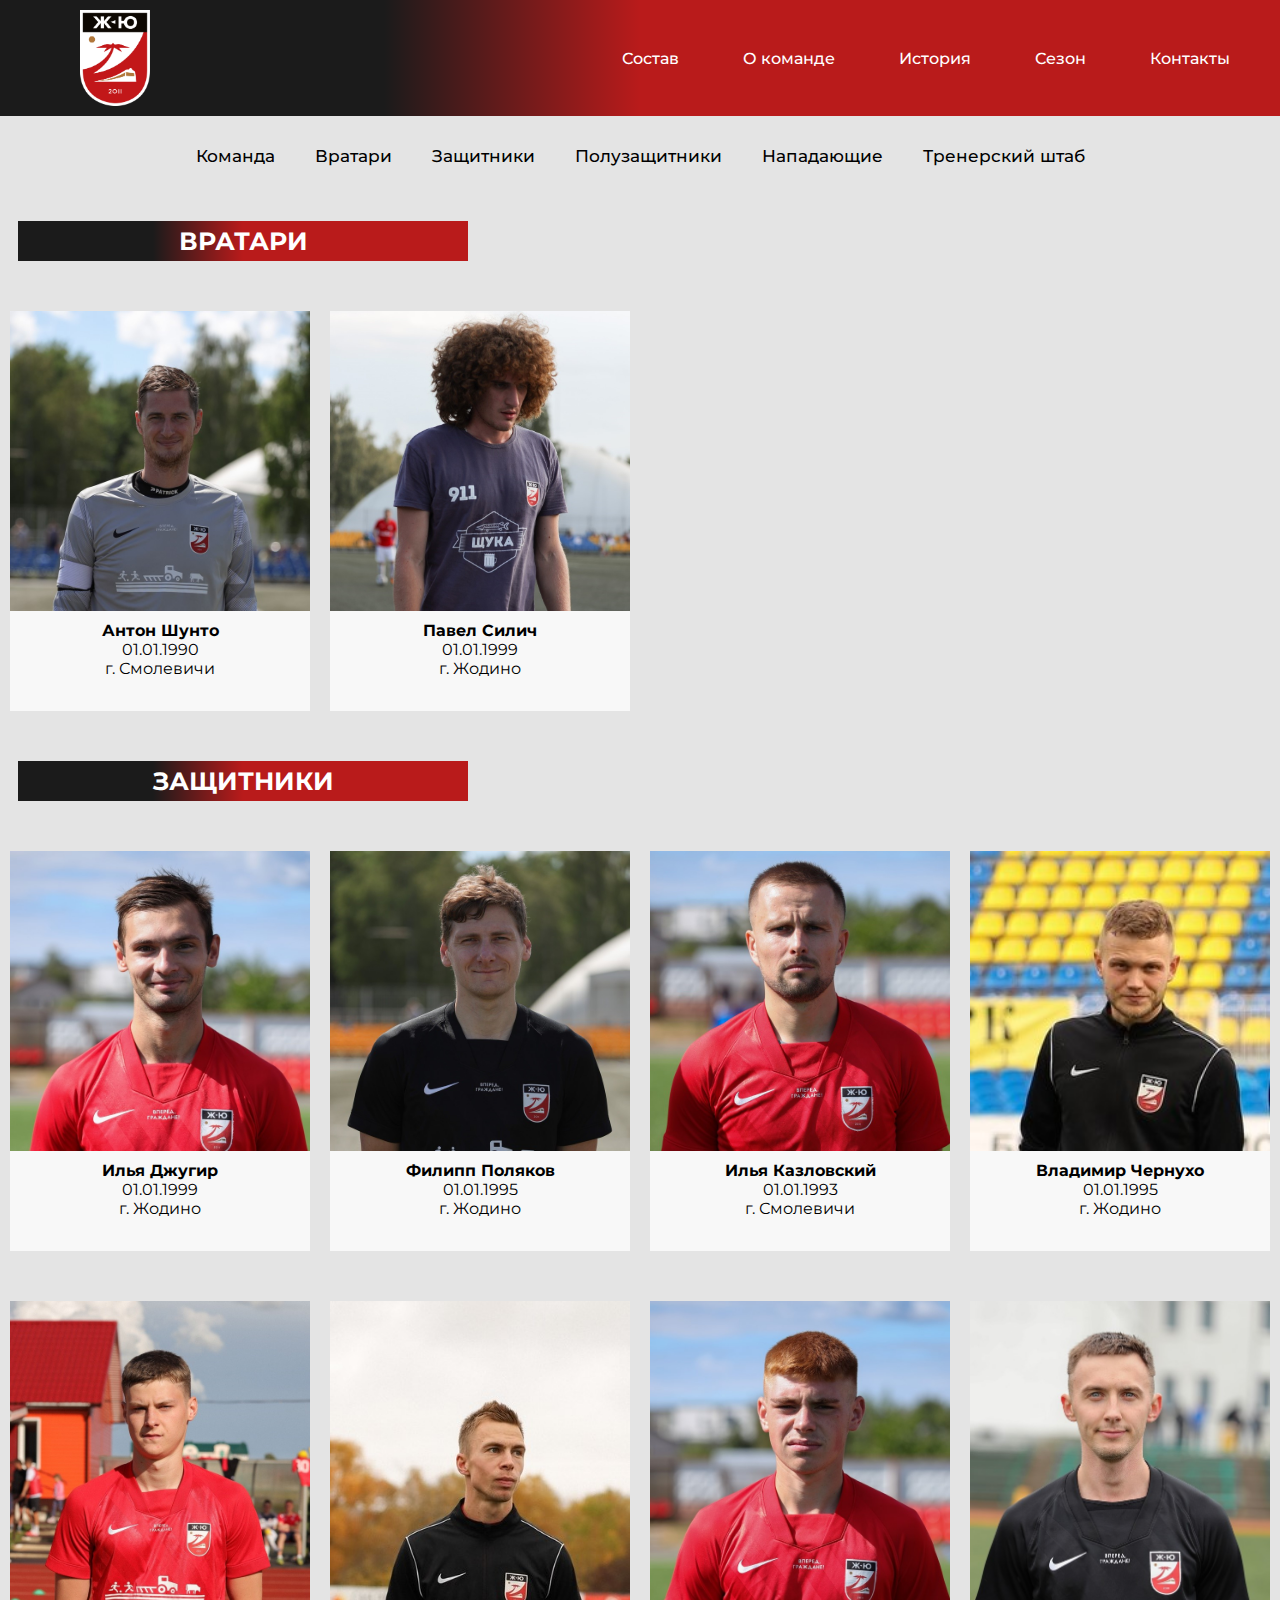
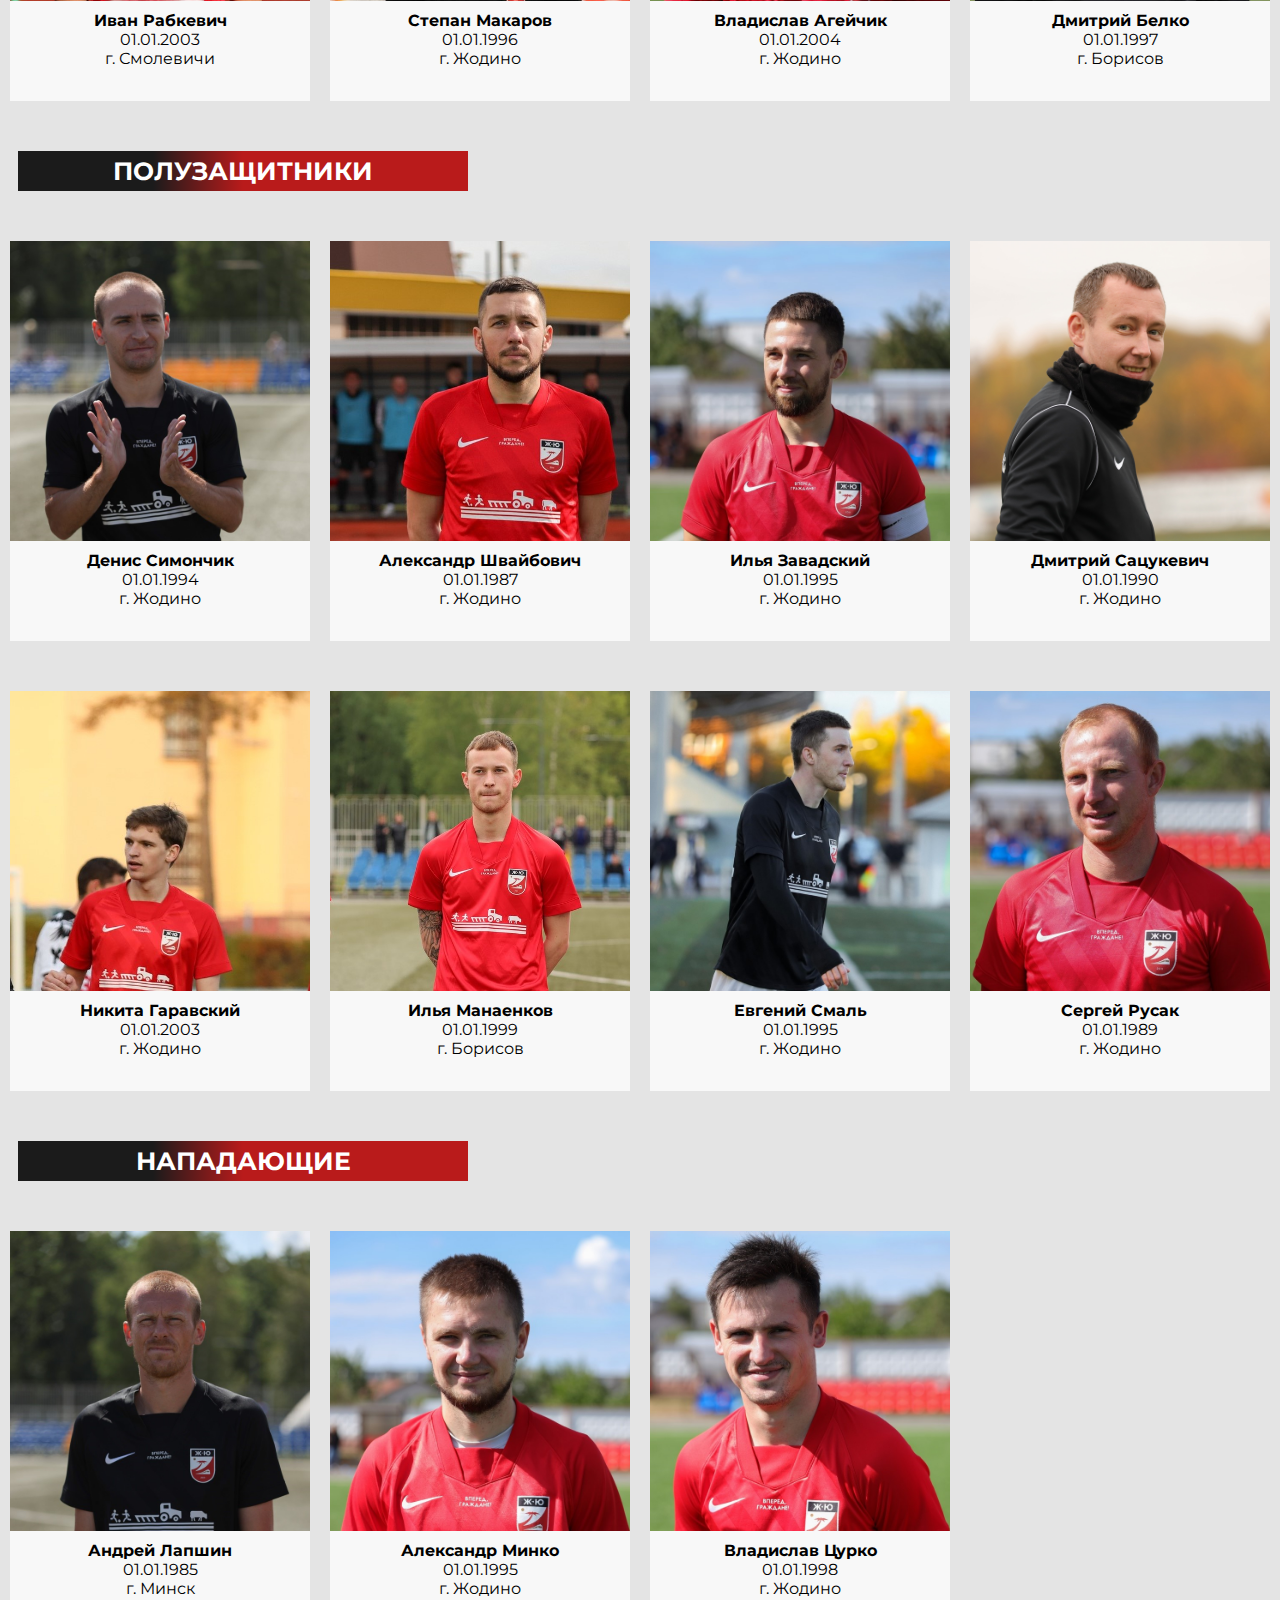
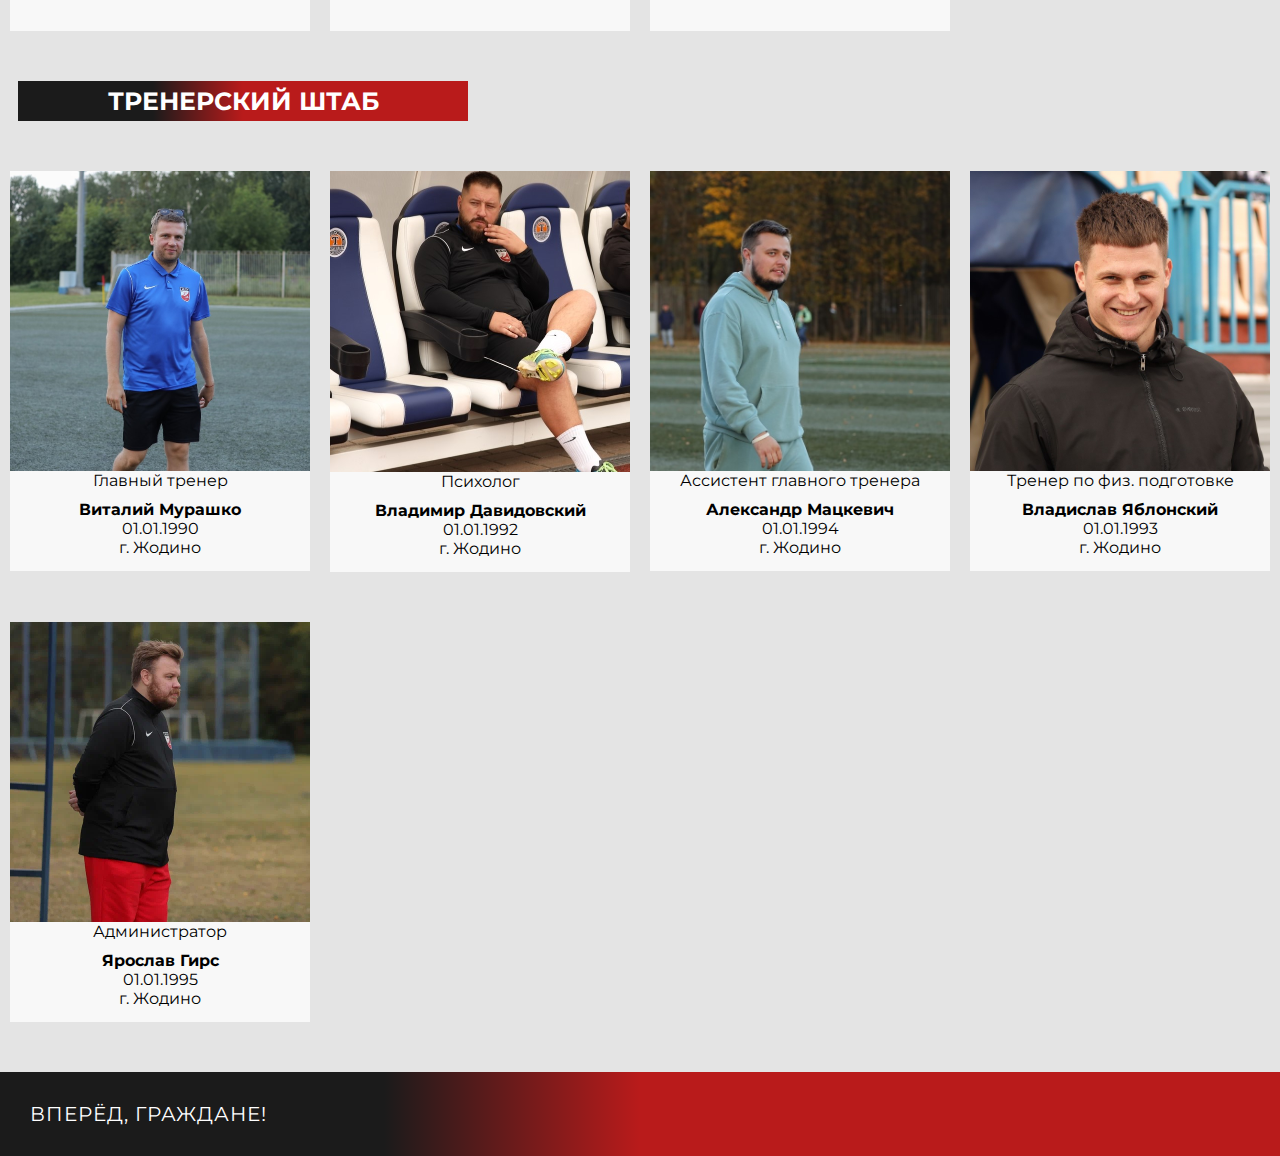
==== commit dab2a292: "contacts" ====
--- a/compound.html
+++ b/compound.html
@@ -27,7 +27,7 @@
             <li><a href="#!">Фан-клуб</a></li>
             <li><a href="#!">О команде</a></li>
             <li><a href="season.html">Сезон 2022</a></li>
-            <li><a href="#!">Контакты</a></li>
+            <li><a href="contacts.html">Контакты</a></li>
             <div class="icons-item-burger">
                 <a href="#!"><i class="fa-brands fa-vk"></i></a>
                 <a href="#!"><i class="fa-brands fa-instagram"></i></a>
@@ -47,7 +47,7 @@
                         <a href="#!"><li class="title__menu">О команде</li></a>
                         <a href="#!"><li class="title__menu">История</li></a>
                         <a href="season.html"><li class="title__menu">Сезон</li></a>
-                        <a href="#!"><li class="title__menu">Контакты</li></a>
+                        <a href="contacts.html"><li class="title__menu">Контакты</li></a>
                     </ul>
                 </div>
                 <div class="burger">
@@ -312,10 +312,6 @@
     </div>
 </main>
 <footer class="footer">
-    <div class="tel-item">
-        <p class="not__margin">+375(29)-728-58-58</p>
-        <p class="not__margin">Г. Жодино, Пр.Мира 21/1</p>
-    </div>
     <div class="title-item">
         <p class="text__footer">Вперёд, Граждане!</p>
     </div>
--- a/css/style.css
+++ b/css/style.css
@@ -112,7 +112,7 @@
     font-weight: 500;
     text-align: center;
     background: linear-gradient(to right, rgb(27, 27, 27) 30%, rgb(185, 27, 27) 50%);
-    padding: 5px 5px 5px 5px;
+    padding: 10px 10px;
 }
 .logofc {
     width: 70px;
@@ -120,6 +120,7 @@
 }
 .logofc__title {
     margin-left: 70px;
+    vertical-align: middle;
     width: 70px;
 }
 .menu__flex {
@@ -134,7 +135,7 @@
 ul.list__menues li:last-child {
     margin-right: 0;
     padding: 10px 20px;
-    margin-right: 25px;
+    margin-right: 20px;
 }
 ul.list__menues li:last-child:hover {
     background-color: rgba(255, 255, 255, 0.3);
@@ -314,16 +315,15 @@
 .grunge-arrow {
     display: block;
     margin: 0 auto;
-    width: 70px;
+    width: 50px;
     height: auto;
     cursor: pointer;
-    transform: rotate(13deg)
 }
 .grunge-arrow-left {
-    width: 70px;
+    width: 50px;
     height: auto;
     cursor: pointer;
-    transform: rotate(195deg)
+    transform: rotate(180deg);
 }
 .preview__match {
     font-size: 16px;
@@ -538,7 +538,7 @@
     font-weight: 500;
     padding: 8px;
     text-align: center;
-    margin: 20px auto;
+    margin: 15px auto;
     background-color: rgba(255, 255, 255, 0.3);
 }
 .menu li:hover {
@@ -548,7 +548,7 @@
     display: flex;
     justify-content: center;
     gap: 1em;
-    margin-top: 30px;
+    margin-top: 20px;
 }
 .logofc__burger-menu {
     display: block;
@@ -560,16 +560,18 @@
     font-size: 35px;
     font-weight: 500;
     text-align: center;
-    padding: 30px;
+    padding: 20px;
 }
 .icons-item-burger i {
     font-size: 45px;
 }
 .burger {
     display: none;
-    width: 30px;    
-    height: 30px;
+    width: 40px;    
+    height: 34px;
     position: relative;
+    border: 0.5px solid rgba(88, 85, 85, 0.322);
+    border-radius: 5px;
     z-index: 2;
     overflow: hidden;
 }
@@ -577,7 +579,7 @@
 /* burger */
 .burger span {
     width: 30px;
-    height: 3px;
+    height: 4px;
     position: absolute;
     top: 50%;
     left: 50%;
@@ -620,7 +622,7 @@
     grid-template-columns: repeat(2, 49%);
     gap: 1em;
     padding: 15px;
-    background-image: linear-gradient(90deg, #353434 0%, #1b1b1b 35%, #4e4e4e 100%);
+    background-image: linear-gradient(90deg, #615f5f 0%, #1f1c1ce0 35%, #1a1818 100%);
 }
 .trip__grid-item p {
     color: #fff;
@@ -632,24 +634,25 @@
 table {
     width: 100%; 
     border-spacing: 0;
-    background-color: rgb(230, 230, 230);
+    color: #fff;
 }
 tr:nth-child(2) {
-    background-color: #fff7b0;
+    color: lightseagreen;
 }
 tr:nth-child(3) {
-    background-color: #f7f5e7;
-}
+    color: lightseagreen;
+}
+
 td:nth-child(even) {
     font-size: 18px;
-    font-weight: 600;
+    font-weight: 500;
 }
 caption {
     text-align: center;
     font-size: 23px;
-    font-weight: 600;
+    font-weight: 500;
     padding: 15px;
-    background-color: rgb(230, 230, 230);
+    color: #fff;
 }
 th {
     font-size: 12px;
@@ -661,6 +664,9 @@
     text-align: start;
     border-bottom: 1px solid transparent;
     padding-left: 15px;
+}
+.border__table {
+    border-bottom: 1px solid rgba(255, 255, 255, 0.363);
 }
 /* trip end */
 /* table end */
@@ -687,8 +693,61 @@
 }
 /* season end */
 
+
+/* contacts */
+.bg__contacts {
+    display: flex;
+    justify-content: center;
+    align-items: center;
+    gap: 3em;
+    padding: 150px;
+    color: rgba(255, 255, 255, 0.938);
+    background-image: linear-gradient(90deg, #ee3d3d 0%, #e71f1f 35%, #a10a0a 100%);
+}
+
+.fa-phone,
+.fa-globe,
+.fa-paper-plane {
+    font-size: 200px;
+}
+.contact,
+.adress__club,
+.adress__stadium {
+    padding: 10px;
+    margin-left: 30px;
+}
+.border__contact {
+    width: 300px;
+    border: 3px solid rgba(0, 0, 0, 0.452);
+}
+.contact h1 {
+    font-size: 55px;
+}
+.adress__club h2,
+.adress__stadium h2,
+.phone__boss h2 {
+    font-size: 40px;
+}
+.adress__club p,
+.adress__stadium p {
+    font-size: 30px;
+}
+.phone__boss,
+.phone__admin {
+    padding: 10px;
+    margin-left: 30px;
+}
+.phone__boss h2 {
+    font-size: 40px;
+}
+.phone__boss p,
+.phone__admin p {
+    font-size: 30px;
+}
+/* contacts end */
+
+
 /* Media */
-
 @media screen and (max-width: 1200px) {
     .container-center {
         width: 980px;
@@ -738,6 +797,13 @@
     }
     /* season end */
 
+    /* contacts */
+    .fa-phone,
+    .fa-globe,
+    .fa-paper-plane {
+        font-size: 150px;
+    }
+    /* contacts end */
 }
 
 @media screen and (max-width: 1100px) {
@@ -932,6 +998,7 @@
     .text__news {
         padding: 5px;
         margin: 5px;
+        font-size: 10px;
     }
     .logofc {
         width: 30px;
@@ -952,7 +1019,7 @@
         width: 30px;
     }
     .text__news-last {
-        font-size: 8px;
+        font-size: 10px;
         padding: 5px;
         margin: 5px auto;
     }
@@ -1037,6 +1104,12 @@
         justify-content: center;
     }
     /* season end */
+
+    .fa-phone,
+    .fa-globe,
+    .fa-paper-plane {
+        font-size: 100px;
+    }
 }
 
 @media screen and (max-width: 480px) {
@@ -1100,6 +1173,7 @@
     .text__news {
         padding: 5px;
         margin: 0px auto;
+        font-size: 12px;
     }
     .border__team-name {
         height: 1px;
@@ -1117,11 +1191,10 @@
         font-size: 50px;
     }
     .last__detailed-match {
-        font-size: 15px;
+        font-size: 18px;
     }
     td:nth-child(even) {
         font-size: 15px;
-        font-weight: 600;
     }
     /* title end */
 
@@ -1217,6 +1290,12 @@
         justify-content: center;
     }
     /* season end */
+
+    .fa-phone,
+    .fa-globe,
+    .fa-paper-plane {
+        font-size: 50px;
+    }
 }
 
 @media screen and (max-width: 414px) {
